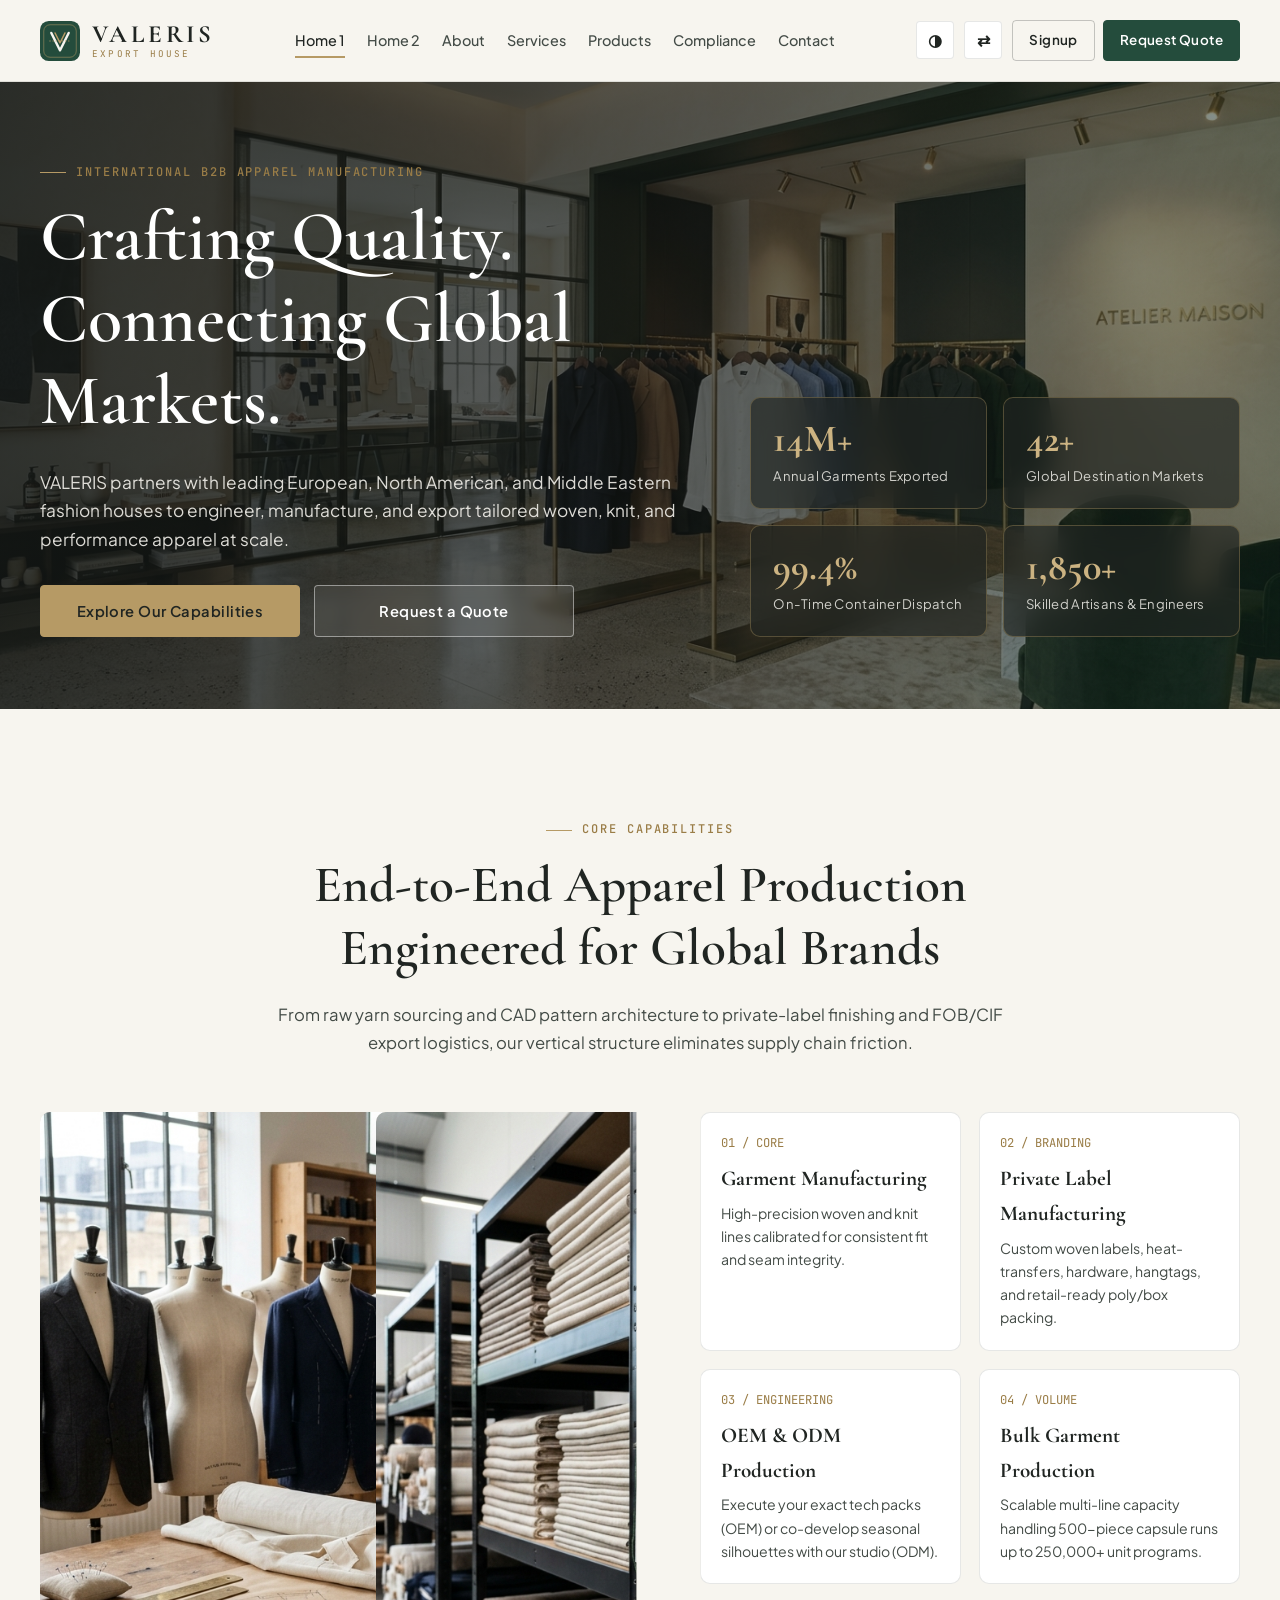
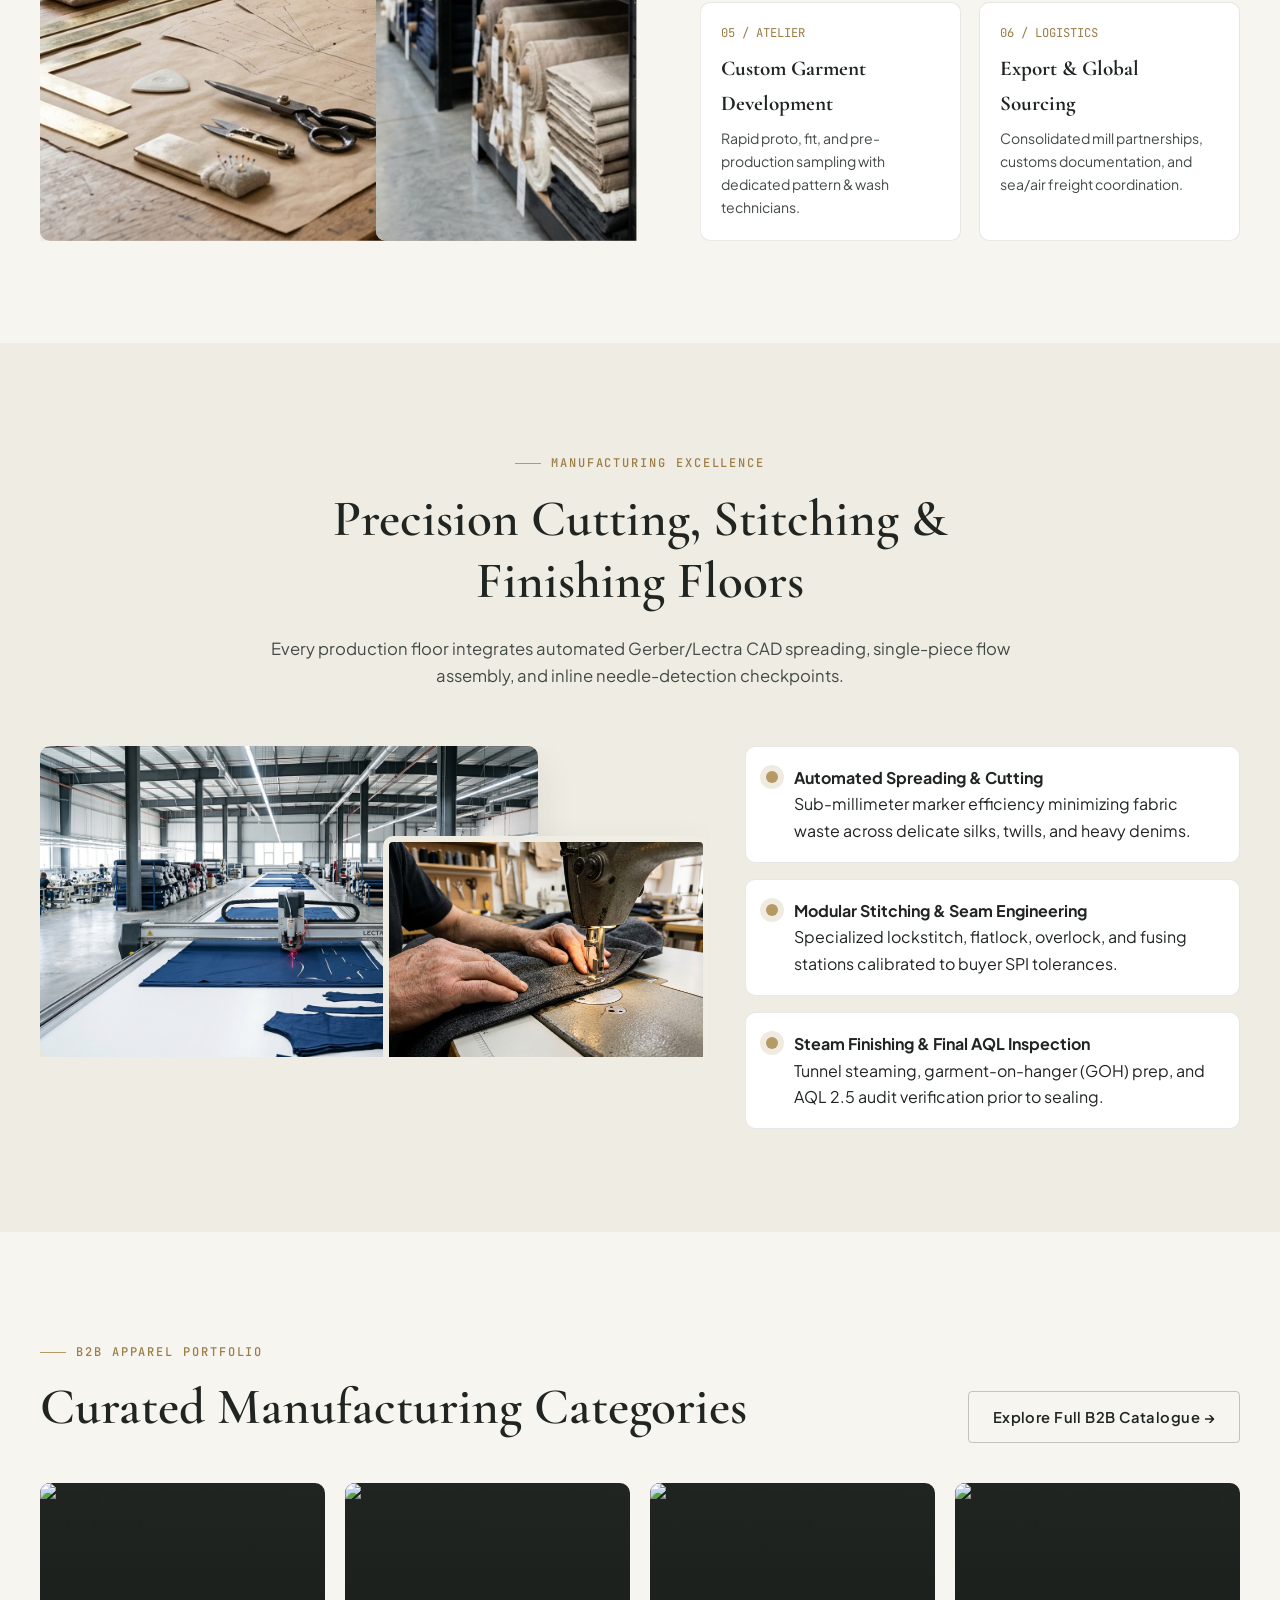
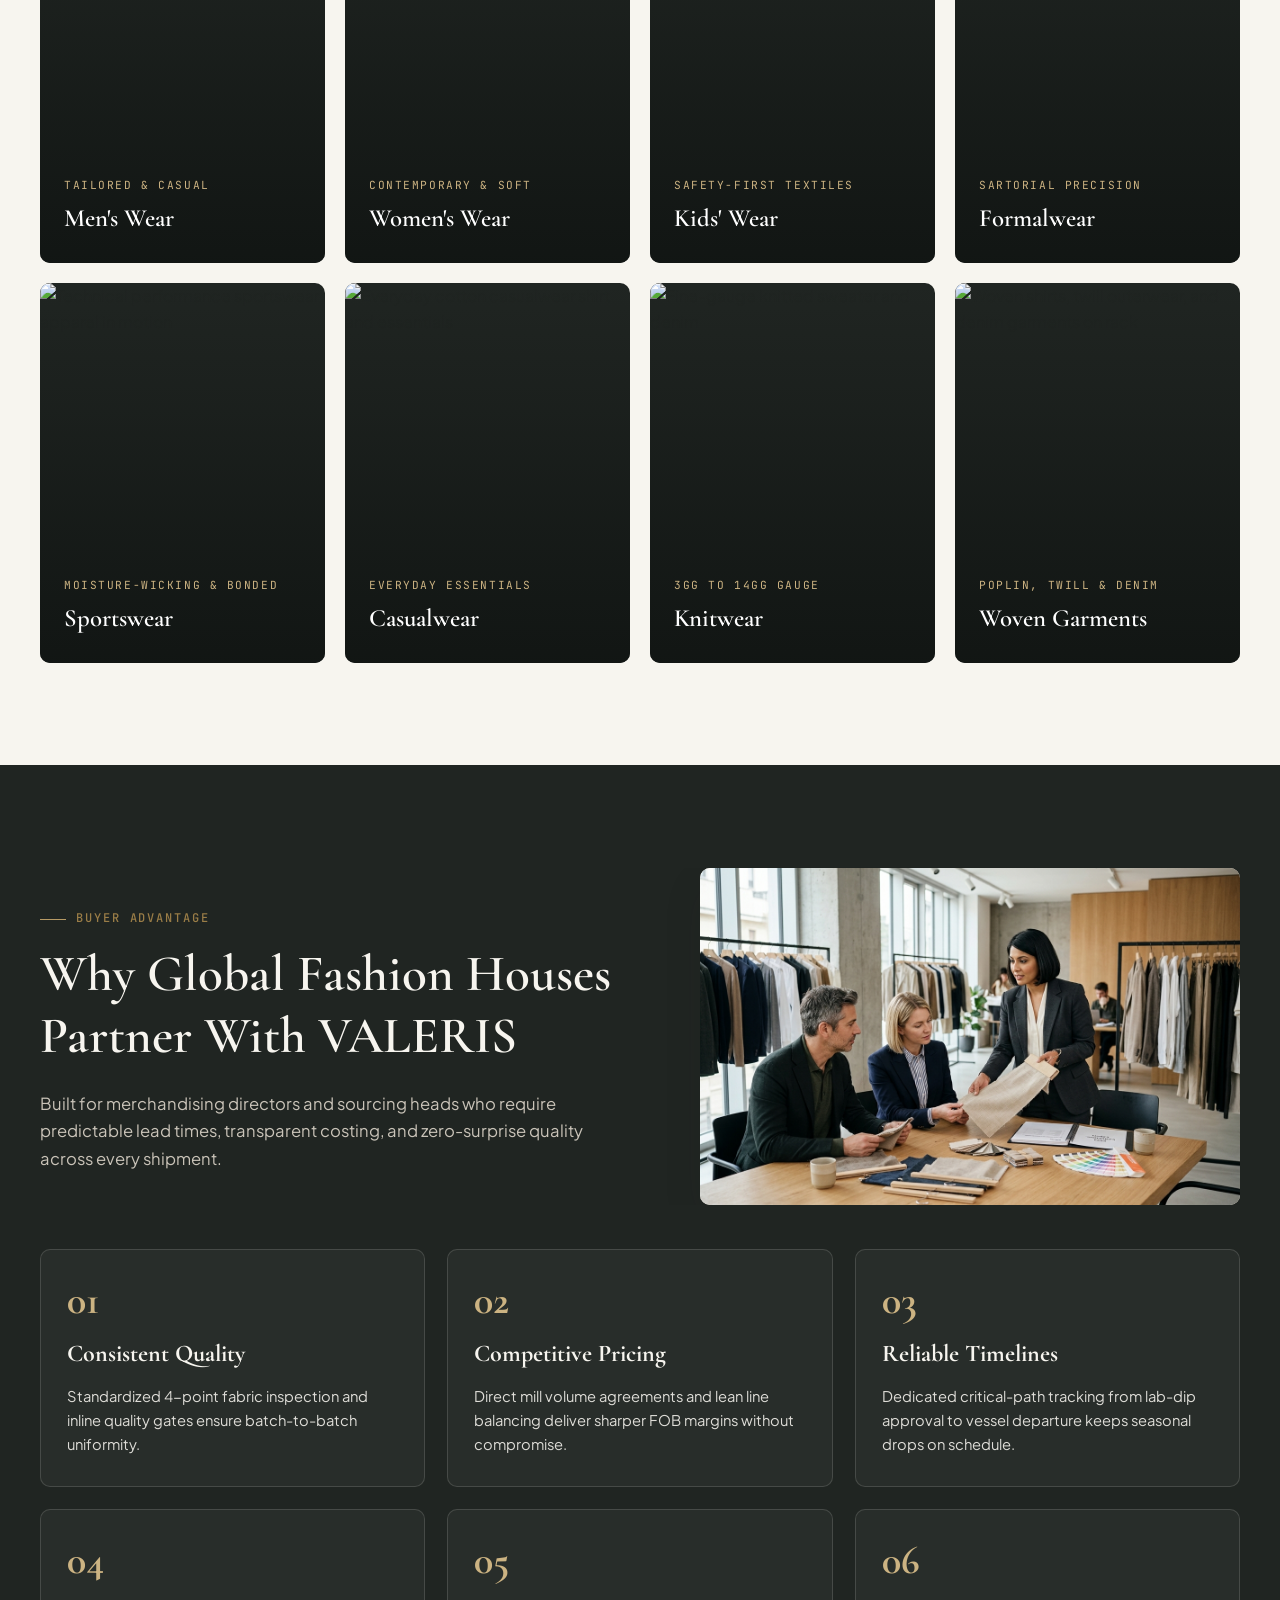
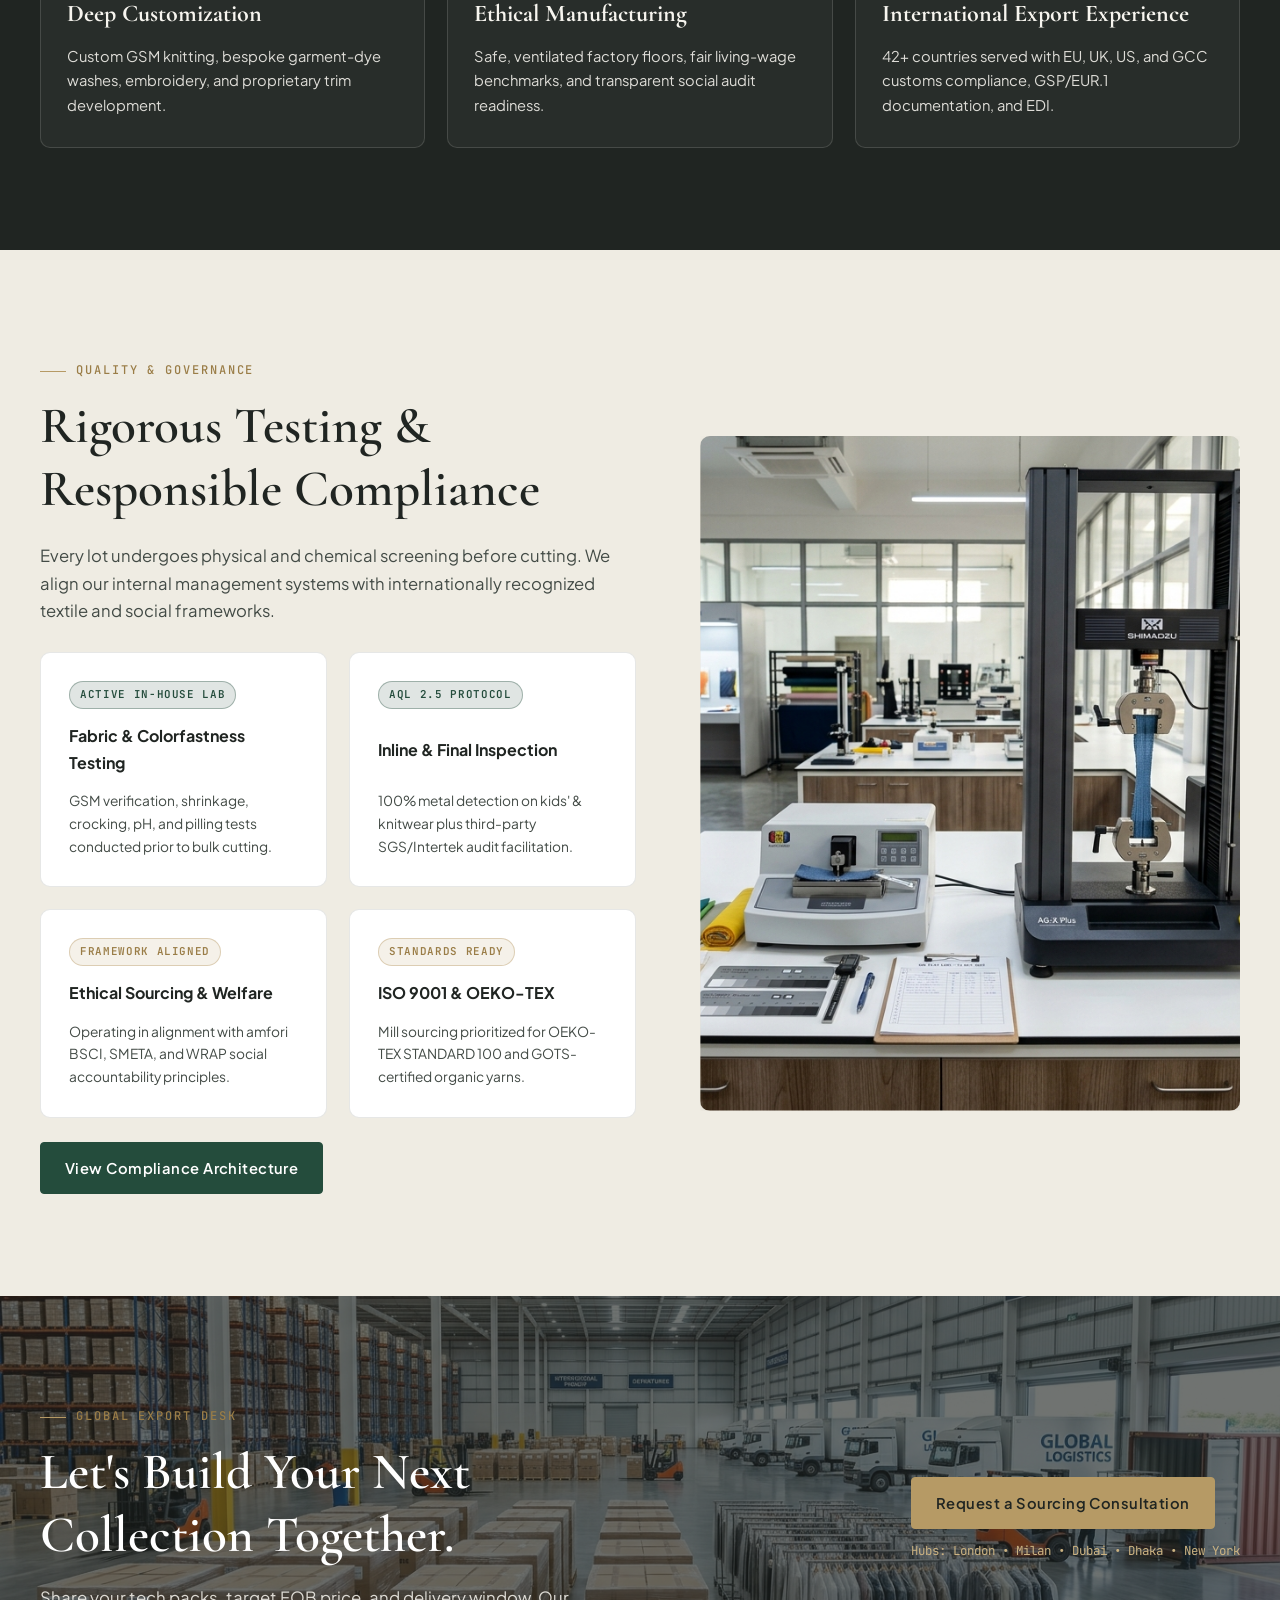
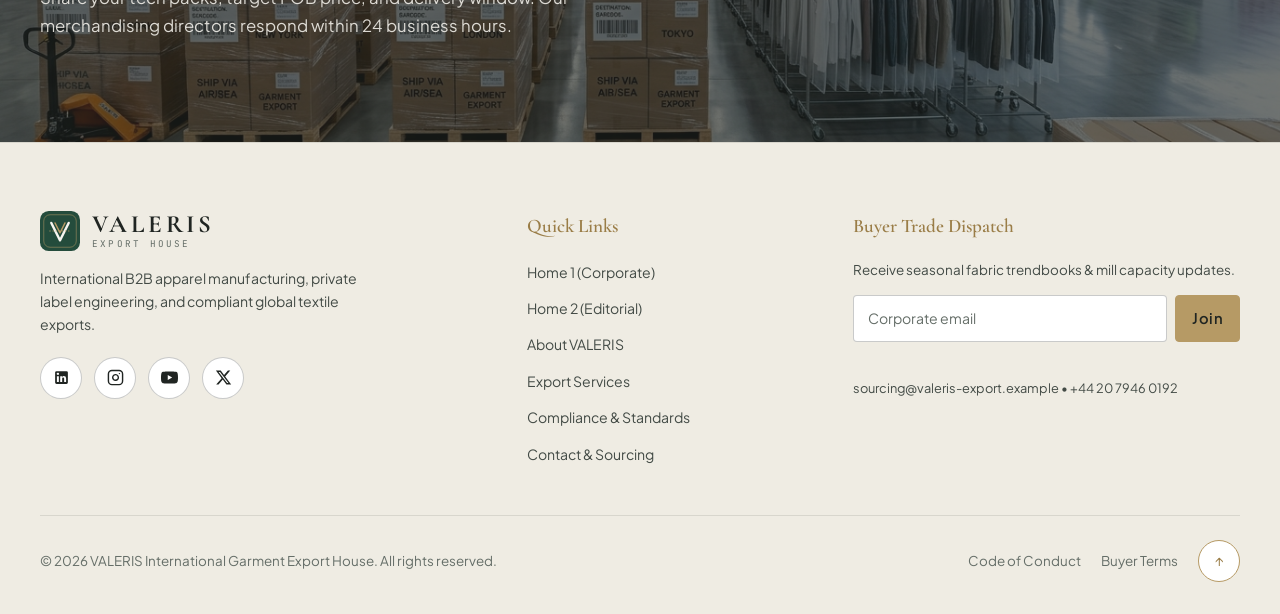
==== index.html @ 426fb72c "Initial commit: VALERIS Garment Export House website" ====
<!DOCTYPE html>
<html lang="en" dir="ltr" data-theme="light">
<head>
  <meta charset="UTF-8" />
  <meta name="viewport" content="width=device-width, initial-scale=1.0" />
  <title>VALERIS | International Garment Manufacturing &amp; Export House</title>
  <meta name="description" content="VALERIS is an international B2B garment manufacturing and apparel export house delivering OEM, ODM, private label, and bulk fashion production worldwide." />
  <link rel="icon" type="image/svg+xml" href="assets/favicon.svg" />
  <link rel="preconnect" href="https://fonts.googleapis.com" />
  <link rel="preconnect" href="https://fonts.gstatic.com" crossorigin />
  <link href="https://fonts.googleapis.com/css2?family=Cormorant+Garamond:ital,wght@0,500;0,600;0,700;1,500&family=JetBrains+Mono:wght@400;500;600&family=Plus+Jakarta+Sans:wght@400;500;600;700&display=swap" rel="stylesheet" />
  <link rel="stylesheet" href="assets/css/styles.css" />
</head>
<body>
  <!-- Sticky Corporate Header -->
  <header class="site-header">
    <div class="container header-inner">
      <a href="index.html" class="brand-logo" aria-label="VALERIS Home">
        <svg class="brand-logo-icon" viewBox="0 0 64 64" fill="none" aria-hidden="true">
          <rect width="64" height="64" rx="14" fill="#244C3C"/>
          <rect x="6" y="6" width="52" height="52" rx="10" stroke="#B69A65" stroke-width="1.5" stroke-opacity="0.55"/>
          <path d="M18 19L32 47L46 19" stroke="#F7F5EF" stroke-width="3.6" stroke-linecap="round" stroke-linejoin="round"/>
          <path d="M24 19L32 35L40 19" stroke="#B69A65" stroke-width="2.2" stroke-linecap="round" stroke-linejoin="round"/>
          <line x1="15" y1="32" x2="49" y2="32" stroke="#B69A65" stroke-width="1.4" stroke-dasharray="2 3"/>
        </svg>
        <span class="brand-logo-text">
          <span class="brand-name">VALERIS</span>
          <span class="brand-sub">Export House</span>
        </span>
      </a>

      <nav class="nav-desktop" aria-label="Primary Navigation">
        <ul class="nav-list">
          <li class="nav-item"><a href="index.html" class="nav-link active">Home 1</a></li>
          <li class="nav-item"><a href="home-2.html" class="nav-link">Home 2</a></li>
          <li class="nav-item"><a href="about.html" class="nav-link">About</a></li>
          <li class="nav-item"><a href="services.html" class="nav-link">Services</a></li>
          <li class="nav-item"><a href="products.html" class="nav-link">Products</a></li>
          <li class="nav-item"><a href="compliance.html" class="nav-link">Compliance</a></li>
          <li class="nav-item"><a href="contact.html" class="nav-link">Contact</a></li>
        </ul>

        <div class="header-actions">
          <button type="button" class="icon-toggle-btn" data-theme-toggle aria-label="Toggle Light or Dark theme">
            <span aria-hidden="true">&#9681;</span>
          </button>
          <button type="button" class="icon-toggle-btn" data-dir-toggle aria-label="Toggle RTL or LTR direction">
            <span aria-hidden="true">&#8644;</span>
          </button>
          <div class="auth-nav-group">
            <a href="signup.html" class="btn btn-outline btn-nav-sm">Signup</a>
            <a href="contact.html#sourcing-enquiry-form" class="btn btn-primary btn-nav-sm">Request Quote</a>
          </div>
        </div>
      </nav>

      <button type="button" class="hamburger-btn" data-hamburger aria-expanded="false" aria-label="Open navigation menu">
        <svg width="22" height="22" viewBox="0 0 24 24" fill="none" stroke="currentColor" stroke-width="2" stroke-linecap="round">
          <line x1="3" y1="6" x2="21" y2="6"/><line x1="3" y1="12" x2="21" y2="12"/><line x1="3" y1="18" x2="21" y2="18"/>
        </svg>
      </button>
    </div>
  </header>

  <!-- Mobile Drawer -->
  <div class="mobile-drawer" data-mobile-drawer>
    <ul class="mobile-nav-list">
      <li><a href="index.html" class="active">Home 1</a></li>
      <li><a href="home-2.html">Home 2</a></li>
      <li><a href="about.html">About</a></li>
      <li><a href="services.html">Services</a></li>
      <li><a href="products.html">Products</a></li>
      <li><a href="compliance.html">Compliance</a></li>
      <li><a href="contact.html">Contact</a></li>
    </ul>
    <div class="mobile-cta-group">
      <a href="signup.html" class="btn btn-outline">Signup</a>
      <a href="contact.html#sourcing-enquiry-form" class="btn btn-primary">Request Quote</a>
    </div>
    <div class="mobile-controls">
      <button type="button" class="icon-toggle-btn" data-theme-toggle><span>&#9681;</span><span class="toggle-label">Dark</span></button>
      <button type="button" class="icon-toggle-btn" data-dir-toggle><span>&#8644;</span><span class="toggle-label">RTL</span></button>
    </div>
  </div>

  <main>
    <!-- SECTION 1: PREMIUM HERO -->
    <section id="hero" class="hero-cinematic">
      <div class="hero-bg-media">
        <img src="assets/images/hero-home1.jpg" alt="VALERIS luxury international garment manufacturing atelier and tailored export showroom" />
      </div>
      <div class="hero-scrim"></div>
      <div class="container hero-content-wrap">
        <div data-anim="fade-up">
          <span class="eyebrow">International B2B Apparel Manufacturing</span>
          <h1 class="hero-headline">Crafting Quality. Connecting Global Markets.</h1>
          <p class="hero-subtext">
            VALERIS partners with leading European, North American, and Middle Eastern fashion houses to engineer, manufacture, and export tailored woven, knit, and performance apparel at scale.
          </p>
          <div class="hero-cta-row">
            <a href="#capabilities" class="btn btn-gold">Explore Our Capabilities</a>
            <a href="contact.html#sourcing-enquiry-form" class="btn btn-outline-light">Request a Quote</a>
          </div>
        </div>

        <div class="hero-floating-stats" data-anim="fade-left" data-delay="180">
          <div class="stat-glass-card">
            <div class="stat-value" data-count="14" data-suffix="M+">14M+</div>
            <div class="stat-label">Annual Garments Exported</div>
          </div>
          <div class="stat-glass-card">
            <div class="stat-value" data-count="42" data-suffix="+">42+</div>
            <div class="stat-label">Global Destination Markets</div>
          </div>
          <div class="stat-glass-card">
            <div class="stat-value" data-count="99" data-suffix=".4%">99.4%</div>
            <div class="stat-label">On-Time Container Dispatch</div>
          </div>
          <div class="stat-glass-card">
            <div class="stat-value" data-count="1850" data-suffix="+">1,850+</div>
            <div class="stat-label">Skilled Artisans &amp; Engineers</div>
          </div>
        </div>
      </div>
    </section>

    <!-- SECTION 2: COMPANY CAPABILITIES -->
    <section id="capabilities" class="section-pad">
      <div class="container">
        <div class="section-header-center" data-anim="fade-up">
          <span class="eyebrow">Core Capabilities</span>
          <h2 class="section-title">End-to-End Apparel Production Engineered for Global Brands</h2>
          <p class="section-lead">
            From raw yarn sourcing and CAD pattern architecture to private-label finishing and FOB/CIF export logistics, our vertical structure eliminates supply chain friction.
          </p>
        </div>

        <div class="asymmetric-grid asymmetric-grid--top">
          <div class="media-collage-pair media-collage-pair--level" data-anim="fade-right">
            <div class="img-frame ratio-4x5">
              <img src="assets/images/h1-cap-1.jpg" alt="OEM and ODM garment pattern making and bespoke tailoring studio" />
            </div>
            <div class="img-frame ratio-4x5">
              <img src="assets/images/h1-cap-2.jpg" alt="Luxury woven textile fabric rolls in forest green, ivory, and charcoal" />
            </div>
          </div>

          <div data-anim="fade-left">
            <div class="capability-list" style="margin-top: 0;">
              <article class="capability-item">
                <div class="capability-num">01 / CORE</div>
                <h3>Garment Manufacturing</h3>
                <p>High-precision woven and knit lines calibrated for consistent fit and seam integrity.</p>
              </article>
              <article class="capability-item">
                <div class="capability-num">02 / BRANDING</div>
                <h3>Private Label Manufacturing</h3>
                <p>Custom woven labels, heat-transfers, hardware, hangtags, and retail-ready poly/box packing.</p>
              </article>
              <article class="capability-item">
                <div class="capability-num">03 / ENGINEERING</div>
                <h3>OEM &amp; ODM Production</h3>
                <p>Execute your exact tech packs (OEM) or co-develop seasonal silhouettes with our studio (ODM).</p>
              </article>
              <article class="capability-item">
                <div class="capability-num">04 / VOLUME</div>
                <h3>Bulk Garment Production</h3>
                <p>Scalable multi-line capacity handling 500-piece capsule runs up to 250,000+ unit programs.</p>
              </article>
              <article class="capability-item">
                <div class="capability-num">05 / ATELIER</div>
                <h3>Custom Garment Development</h3>
                <p>Rapid proto, fit, and pre-production sampling with dedicated pattern &amp; wash technicians.</p>
              </article>
              <article class="capability-item">
                <div class="capability-num">06 / LOGISTICS</div>
                <h3>Export &amp; Global Sourcing</h3>
                <p>Consolidated mill partnerships, customs documentation, and sea/air freight coordination.</p>
              </article>
            </div>
          </div>
        </div>
      </div>
    </section>

    <!-- SECTION 3: OUR MANUFACTURING EXCELLENCE -->
    <section id="manufacturing" class="section-pad bg-secondary-band">
      <div class="container">
        <div class="section-header-center" data-anim="fade-up">
          <span class="eyebrow">Manufacturing Excellence</span>
          <h2 class="section-title">Precision Cutting, Stitching &amp; Finishing Floors</h2>
          <p class="section-lead">
            Every production floor integrates automated Gerber/Lectra CAD spreading, single-piece flow assembly, and inline needle-detection checkpoints.
          </p>
        </div>

        <div class="layered-showcase">
          <div class="layered-visual-stack" data-anim="fade-right">
            <div class="img-frame ratio-16x10 stack-main">
              <img src="assets/images/h1-mfg-1.jpg" alt="Precision automated and manual garment cutting table in modern apparel factory" />
            </div>
            <div class="img-frame ratio-4x3 stack-inset">
              <img src="assets/images/h1-mfg-2.jpg" alt="Skilled garment artisan stitching a tailored wool jacket seam on industrial lockstitch machine" />
            </div>
          </div>

          <div data-anim="fade-left" data-delay="120">
            <div class="process-indicators">
              <div class="process-step-card">
                <span class="pulse-dot" aria-hidden="true"></span>
                <div>
                  <h4>Automated Spreading &amp; Cutting</h4>
                  <p>Sub-millimeter marker efficiency minimizing fabric waste across delicate silks, twills, and heavy denims.</p>
                </div>
              </div>
              <div class="process-step-card">
                <span class="pulse-dot" aria-hidden="true"></span>
                <div>
                  <h4>Modular Stitching &amp; Seam Engineering</h4>
                  <p>Specialized lockstitch, flatlock, overlock, and fusing stations calibrated to buyer SPI tolerances.</p>
                </div>
              </div>
              <div class="process-step-card">
                <span class="pulse-dot" aria-hidden="true"></span>
                <div>
                  <h4>Steam Finishing &amp; Final AQL Inspection</h4>
                  <p>Tunnel steaming, garment-on-hanger (GOH) prep, and AQL 2.5 audit verification prior to sealing.</p>
                </div>
              </div>
            </div>
          </div>
        </div>
      </div>
    </section>

    <!-- SECTION 4: PRODUCT CATEGORIES (Editorial Image Gallery) -->
    <section id="categories" class="section-pad">
      <div class="container">
        <div style="display:flex; flex-wrap:wrap; justify-content:space-between; align-items:flex-end; gap:20px; margin-bottom:40px;" data-anim="fade-up">
          <div>
            <span class="eyebrow">B2B Apparel Portfolio</span>
            <h2 class="section-title" style="margin-bottom:0;">Curated Manufacturing Categories</h2>
          </div>
          <a href="products.html" class="btn btn-outline">Explore Full B2B Catalogue &rarr;</a>
        </div>

        <div class="editorial-mosaic">
          <a href="products.html#categories" class="editorial-tile" data-anim="zoom-in">
            <img src="https://images.unsplash.com/photo-1559582802-5fb941568a65?auto=format&fit=crop&w=1000&q=80" alt="Men's tailored wool blazer and formal suiting" loading="lazy" />
            <div class="editorial-tile-overlay">
              <span class="editorial-tile-tag">Tailored &amp; Casual</span>
              <h3 class="editorial-tile-title">Men's Wear</h3>
            </div>
          </a>

          <a href="products.html#categories" class="editorial-tile" data-anim="zoom-in" data-delay="60">
            <img src="https://images.pexels.com/photos/14790509/pexels-photo-14790509.jpeg?auto=compress&cs=tinysrgb&w=1000" alt="Women's structured trench coat and tailored dress" loading="lazy" />
            <div class="editorial-tile-overlay">
              <span class="editorial-tile-tag">Contemporary &amp; Soft</span>
              <h3 class="editorial-tile-title">Women's Wear</h3>
            </div>
          </a>

          <a href="products.html#categories" class="editorial-tile" data-anim="zoom-in" data-delay="120">
            <img src="https://images.unsplash.com/photo-1525507119028-ed4c629a60a3?auto=format&fit=crop&w=1000&q=80" alt="Curated kids and youth apparel collection on hangers" loading="lazy" />
            <div class="editorial-tile-overlay">
              <span class="editorial-tile-tag">Safety-First Textiles</span>
              <h3 class="editorial-tile-title">Kids' Wear</h3>
            </div>
          </a>

          <a href="products.html#categories" class="editorial-tile" data-anim="zoom-in" data-delay="180">
            <img src="https://images.unsplash.com/photo-1591047139829-d91aecb6caea?auto=format&fit=crop&w=1000&q=80" alt="Tailored slim-fit formalwear jacket and suiting" loading="lazy" />
            <div class="editorial-tile-overlay">
              <span class="editorial-tile-tag">Sartorial Precision</span>
              <h3 class="editorial-tile-title">Formalwear</h3>
            </div>
          </a>

          <a href="products.html#categories" class="editorial-tile" data-anim="zoom-in" data-delay="80">
            <img src="https://images.unsplash.com/photo-1517649763962-0c623066013b?auto=format&fit=crop&w=1000&q=80" alt="Technical performance sportswear apparel in motion" loading="lazy" />
            <div class="editorial-tile-overlay">
              <span class="editorial-tile-tag">Moisture-Wicking &amp; Bonded</span>
              <h3 class="editorial-tile-title">Sportswear</h3>
            </div>
          </a>

          <a href="products.html#categories" class="editorial-tile" data-anim="zoom-in" data-delay="140">
            <img src="https://images.unsplash.com/photo-1521572163474-6864f9cf17ab?auto=format&fit=crop&w=1000&q=80" alt="Everyday cotton casualwear shirt and essentials" loading="lazy" />
            <div class="editorial-tile-overlay">
              <span class="editorial-tile-tag">Everyday Essentials</span>
              <h3 class="editorial-tile-title">Casualwear</h3>
            </div>
          </a>

          <a href="products.html#categories" class="editorial-tile" data-anim="zoom-in" data-delay="200">
            <img src="https://images.pexels.com/photos/5705477/pexels-photo-5705477.jpeg?auto=compress&cs=tinysrgb&w=1000" alt="Fine-gauge knitted sweater and denim" loading="lazy" />
            <div class="editorial-tile-overlay">
              <span class="editorial-tile-tag">3GG to 14GG Gauge</span>
              <h3 class="editorial-tile-title">Knitwear</h3>
            </div>
          </a>

          <a href="products.html#categories" class="editorial-tile" data-anim="zoom-in" data-delay="240">
            <img src="https://images.unsplash.com/photo-1512436991641-6745cdb1723f?auto=format&fit=crop&w=1000&q=80" alt="Woven shirts, twill outerwear, and denim garments on rack" loading="lazy" />
            <div class="editorial-tile-overlay">
              <span class="editorial-tile-tag">Poplin, Twill &amp; Denim</span>
              <h3 class="editorial-tile-title">Woven Garments</h3>
            </div>
          </a>
        </div>
      </div>
    </section>

    <!-- SECTION 5: WHY GLOBAL BUYERS CHOOSE US (Horizontal Storytelling) -->
    <section id="why-valeris" class="section-pad bg-dark-band">
      <div class="container">
        <div class="asymmetric-grid" style="margin-bottom:44px;" data-anim="tilt-in">
          <div>
            <span class="eyebrow">Buyer Advantage</span>
            <h2 class="section-title">Why Global Fashion Houses Partner With VALERIS</h2>
            <p class="section-lead">
              Built for merchandising directors and sourcing heads who require predictable lead times, transparent costing, and zero-surprise quality across every shipment.
            </p>
          </div>
          <div class="img-frame ratio-16x10">
            <img src="assets/images/h1-why-1.jpg" alt="International fashion buyers reviewing garment samples with export director" />
          </div>
        </div>

        <div class="horizontal-story-track" data-anim="fade-up" data-delay="120">
          <div class="story-pillar">
            <div class="story-pillar-index">01</div>
            <h3>Consistent Quality</h3>
            <p>Standardized 4-point fabric inspection and inline quality gates ensure batch-to-batch uniformity.</p>
          </div>
          <div class="story-pillar">
            <div class="story-pillar-index">02</div>
            <h3>Competitive Pricing</h3>
            <p>Direct mill volume agreements and lean line balancing deliver sharper FOB margins without compromise.</p>
          </div>
          <div class="story-pillar">
            <div class="story-pillar-index">03</div>
            <h3>Reliable Timelines</h3>
            <p>Dedicated critical-path tracking from lab-dip approval to vessel departure keeps seasonal drops on schedule.</p>
          </div>
          <div class="story-pillar">
            <div class="story-pillar-index">04</div>
            <h3>Deep Customization</h3>
            <p>Custom GSM knitting, bespoke garment-dye washes, embroidery, and proprietary trim development.</p>
          </div>
          <div class="story-pillar">
            <div class="story-pillar-index">05</div>
            <h3>Ethical Manufacturing</h3>
            <p>Safe, ventilated factory floors, fair living-wage benchmarks, and transparent social audit readiness.</p>
          </div>
          <div class="story-pillar">
            <div class="story-pillar-index">06</div>
            <h3>International Export Experience</h3>
            <p>42+ countries served with EU, UK, US, and GCC customs compliance, GSP/EUR.1 documentation, and EDI.</p>
          </div>
        </div>
      </div>
    </section>

    <!-- SECTION 6: QUALITY & COMPLIANCE -->
    <section id="quality" class="section-pad bg-secondary-band">
      <div class="container asymmetric-grid">
        <div data-anim="fade-up">
          <span class="eyebrow">Quality &amp; Governance</span>
          <h2 class="section-title">Rigorous Testing &amp; Responsible Compliance</h2>
          <p class="section-lead" style="margin-bottom:28px;">
            Every lot undergoes physical and chemical screening before cutting. We align our internal management systems with internationally recognized textile and social frameworks.
          </p>

          <div class="cert-grid" style="grid-template-columns: repeat(2, 1fr);">
            <div class="cert-card">
              <span class="status-badge status-badge--verified">Active In-House Lab</span>
              <h4>Fabric &amp; Colorfastness Testing</h4>
              <p style="font-size:0.86rem; color:var(--text-secondary);">GSM verification, shrinkage, crocking, pH, and pilling tests conducted prior to bulk cutting.</p>
            </div>
            <div class="cert-card">
              <span class="status-badge status-badge--verified">AQL 2.5 Protocol</span>
              <h4>Inline &amp; Final Inspection</h4>
              <p style="font-size:0.86rem; color:var(--text-secondary);">100% metal detection on kids' &amp; knitwear plus third-party SGS/Intertek audit facilitation.</p>
            </div>
            <div class="cert-card">
              <span class="status-badge status-badge--aligned">Framework Aligned</span>
              <h4>Ethical Sourcing &amp; Welfare</h4>
              <p style="font-size:0.86rem; color:var(--text-secondary);">Operating in alignment with amfori BSCI, SMETA, and WRAP social accountability principles.</p>
            </div>
            <div class="cert-card">
              <span class="status-badge status-badge--aligned">Standards Ready</span>
              <h4>ISO 9001 &amp; OEKO-TEX</h4>
              <p style="font-size:0.86rem; color:var(--text-secondary);">Mill sourcing prioritized for OEKO-TEX STANDARD 100 and GOTS-certified organic yarns.</p>
            </div>
          </div>

          <div style="margin-top:24px;">
            <a href="compliance.html" class="btn btn-primary">View Compliance Architecture</a>
          </div>
        </div>

        <div class="img-frame ratio-4x5" data-anim="fade-left">
          <img src="assets/images/h1-qual-1.jpg" alt="Textile colorfastness and tensile strength testing equipment in quality assurance lab" />
        </div>
      </div>
    </section>

    <!-- SECTION 7: GLOBAL EXPORT CTA & PREMIUM FOOTER -->
    <section id="export-cta" style="padding:0;">
      <div class="cta-banner">
        <div class="cta-banner-bg">
          <img src="assets/images/h1-cta-bg.jpg" alt="Export garment cartons and hanging-garment containers ready for international freight" />
        </div>
        <div class="container cta-banner-inner" data-anim="fade-up">
          <div style="max-width:650px;">
            <span class="eyebrow">Global Export Desk</span>
            <h2 class="section-title" style="color:var(--white); margin-bottom:14px;">Let's Build Your Next Collection Together.</h2>
            <p style="color:rgba(247,245,239,0.86); font-size:1.05rem;">
              Share your tech packs, target FOB price, and delivery window. Our merchandising directors respond within 24 business hours.
            </p>
          </div>
          <div style="display:flex; flex-direction:column; gap:12px; align-items:flex-start;">
            <a href="contact.html#sourcing-enquiry-form" class="btn btn-gold">Request a Sourcing Consultation</a>
            <span style="font-family:var(--font-mono); font-size:0.78rem; color:var(--gold-light);">
              Hubs: London &bull; Milan &bull; Dubai &bull; Dhaka &bull; New York
            </span>
          </div>
        </div>
      </div>

      <footer class="site-footer">
        <div class="container">
          <div class="footer-grid">
            <div>
              <a href="index.html" class="brand-logo brand-logo--light" style="margin-bottom:16px;">
                <svg class="brand-logo-icon" viewBox="0 0 64 64" fill="none" aria-hidden="true">
                  <rect width="64" height="64" rx="14" fill="#244C3C"/>
                  <rect x="6" y="6" width="52" height="52" rx="10" stroke="#B69A65" stroke-width="1.5" stroke-opacity="0.55"/>
                  <path d="M18 19L32 47L46 19" stroke="#F7F5EF" stroke-width="3.6" stroke-linecap="round" stroke-linejoin="round"/>
                  <path d="M24 19L32 35L40 19" stroke="#B69A65" stroke-width="2.2" stroke-linecap="round" stroke-linejoin="round"/>
                  <line x1="15" y1="32" x2="49" y2="32" stroke="#B69A65" stroke-width="1.4" stroke-dasharray="2 3"/>
                </svg>
                <span class="brand-logo-text">
                  <span class="brand-name">VALERIS</span>
                  <span class="brand-sub">Export House</span>
                </span>
              </a>
              <p style="font-size:0.88rem; color:rgba(247,245,239,0.75); max-width:34ch;">
                International B2B apparel manufacturing, private label engineering, and compliant global textile exports.
              </p>
              <div class="social-row">
                <a href="https://linkedin.com" target="_blank" rel="noopener" class="social-btn" aria-label="VALERIS on LinkedIn">
                  <svg viewBox="0 0 24 24" fill="currentColor" aria-hidden="true"><path d="M19 3a2 2 0 0 1 2 2v14a2 2 0 0 1-2 2H5a2 2 0 0 1-2-2V5a2 2 0 0 1 2-2h14m-.5 15.5v-5.3a3.26 3.26 0 0 0-3.26-3.26c-.85 0-1.84.52-2.28 1.3v-1.11h-2.79v8.37h2.79v-4.93c0-.77.62-1.4 1.39-1.4a1.4 1.4 0 0 1 1.4 1.4v4.93h2.75M6.88 8.56a1.68 1.68 0 0 0 1.68-1.68c0-.93-.75-1.69-1.68-1.69a1.69 1.69 0 0 0-1.69 1.69c0 .93.76 1.68 1.69 1.68m1.39 9.94v-8.37H5.5v8.37h2.77z"/></svg>
                </a>
                <a href="https://instagram.com" target="_blank" rel="noopener" class="social-btn" aria-label="VALERIS on Instagram">
                  <svg viewBox="0 0 24 24" fill="none" stroke="currentColor" stroke-width="2" stroke-linecap="round" stroke-linejoin="round" aria-hidden="true"><rect x="2" y="2" width="20" height="20" rx="5" ry="5"/><path d="M16 11.37A4 4 0 1 1 12.63 8 4 4 0 0 1 16 11.37z"/><line x1="17.5" y1="6.5" x2="17.51" y2="6.5"/></svg>
                </a>
                <a href="https://youtube.com" target="_blank" rel="noopener" class="social-btn" aria-label="VALERIS on YouTube">
                  <svg viewBox="0 0 24 24" fill="currentColor" aria-hidden="true"><path d="M23.498 6.186a3.016 3.016 0 0 0-2.122-2.136C19.505 3.545 12 3.545 12 3.545s-7.505 0-9.377.505A3.017 3.017 0 0 0 .502 6.186C0 8.07 0 12 0 12s0 3.93.502 5.814a3.016 3.016 0 0 0 2.122 2.136c1.871.505 9.376.505 9.376.505s7.505 0 9.377-.505a3.015 3.015 0 0 0 2.122-2.136C24 15.93 24 12 24 12s0-3.93-.502-5.814zM9.545 15.568V8.432L15.818 12l-6.273 3.568z"/></svg>
                </a>
                <a href="https://x.com" target="_blank" rel="noopener" class="social-btn" aria-label="VALERIS on X">
                  <svg viewBox="0 0 24 24" fill="currentColor" aria-hidden="true"><path d="M18.244 2.25h3.308l-7.227 8.26 8.502 11.24H16.17l-5.214-6.817L4.99 21.75H1.68l7.73-8.835L1.254 2.25H8.08l4.713 6.231zm-1.161 17.52h1.833L7.084 4.126H5.117z"/></svg>
                </a>
              </div>
            </div>

            <div>
              <h4 class="footer-heading">Quick Links</h4>
              <ul class="footer-links">
                <li><a href="index.html">Home 1 (Corporate)</a></li>
                <li><a href="home-2.html">Home 2 (Editorial)</a></li>
                <li><a href="about.html">About VALERIS</a></li>
            <li><a href="services.html">Export Services</a></li>
                <li><a href="compliance.html">Compliance &amp; Standards</a></li>
                <li><a href="contact.html">Contact &amp; Sourcing</a></li>
              </ul>
            </div>

            <div>
              <h4 class="footer-heading">Buyer Trade Dispatch</h4>
              <p style="font-size:0.84rem; color:rgba(247,245,239,0.75);">
                Receive seasonal fabric trendbooks &amp; mill capacity updates.
              </p>
              <form class="newsletter-form" data-newsletter-form novalidate>
                <input type="email" placeholder="Corporate email" aria-label="Corporate email for newsletter" required />
                <button type="submit" class="btn btn-gold" style="padding:10px 16px;">Join</button>
              </form>
              <div class="newsletter-feedback" aria-live="polite"></div>
              <p style="font-size:0.8rem; color:rgba(247,245,239,0.65); margin-top:8px;">
                sourcing@valeris-export.example &bull; +44 20 7946 0192
              </p>
            </div>
          </div>

          <div class="footer-bottom">
            <span>&copy; 2026 VALERIS International Garment Export House. All rights reserved.</span>
            <div style="display:flex; align-items:center; gap:20px;">
              <a href="compliance.html">Code of Conduct</a>
              <a href="contact.html">Buyer Terms</a>
              <button type="button" class="back-to-top" data-back-to-top aria-label="Back to top">&uarr;</button>
            </div>
          </div>
        </div>
      </footer>
    </section>
  </main>

  <script src="assets/js/app.js"></script>
</body>
</html>
---- assets/css/styles.css ----
/* ==========================================================================
   VALERIS — International Garment Manufacturing & Export House
   Design System & Stylesheet (Light/Dark Mode + RTL/LTR + Responsive)
   ========================================================================== */

:root {
  /* Core Brand Palette */
  --charcoal: #202522;
  --forest: #244C3C;
  --forest-deep: #183529;
  --ivory: #F7F5EF;
  --beige: #E8E1D5;
  --gold: #B69A65;
  --gold-light: #CCB382;
  --white: #FFFFFF;

  /* Light Mode Semantic Tokens */
  --bg-primary: #F7F5EF;
  --bg-secondary: #EFECE3;
  --bg-elevated: #FFFFFF;
  --bg-muted: #E8E1D5;
  --bg-dark-band: #202522;
  --bg-forest-band: #244C3C;

  --text-primary: #202522;
  --text-secondary: #434B46;
  --text-muted: #656E68;
  --text-on-dark: #F7F5EF;
  --text-on-dark-muted: #C9C3B8;
  --text-accent: #244C3C;
  --text-gold: #9A7D47;

  --border-subtle: rgba(32, 37, 34, 0.11);
  --border-strong: rgba(32, 37, 34, 0.24);
  --border-gold: rgba(182, 154, 101, 0.45);

  --header-bg: rgba(247, 245, 239, 0.92);
  --shadow-sm: 0 4px 20px rgba(32, 37, 34, 0.05);
  --shadow-md: 0 16px 40px rgba(32, 37, 34, 0.09);
  --shadow-lg: 0 28px 64px rgba(32, 37, 34, 0.14);

  /* Typography */
  --font-display: 'Cormorant Garamond', Georgia, serif;
  --font-sans: 'Plus Jakarta Sans', -apple-system, BlinkMacSystemFont, 'Segoe UI', sans-serif;
  --font-mono: 'JetBrains Mono', monospace;

  /* Spacing & Layout */
  --container-max: 1320px;
  --header-h: 82px;
  --radius-sm: 4px;
  --radius-md: 10px;
  --radius-lg: 18px;
  --transition: 0.35s cubic-bezier(0.22, 1, 0.36, 1);
}

[data-theme="dark"] {
  --bg-primary: #171B19;
  --bg-secondary: #202522;
  --bg-elevated: #262C28;
  --bg-muted: #2D3530;
  --bg-dark-band: #111513;
  --bg-forest-band: #1B3B2E;

  --text-primary: #F7F5EF;
  --text-secondary: #D4CFC4;
  --text-muted: #A4ABA6;
  --text-on-dark: #F7F5EF;
  --text-on-dark-muted: #C9C3B8;
  --text-accent: #B69A65;
  --text-gold: #CCB382;

  --border-subtle: rgba(247, 245, 239, 0.12);
  --border-strong: rgba(247, 245, 239, 0.25);
  --border-gold: rgba(182, 154, 101, 0.55);

  --header-bg: rgba(23, 27, 25, 0.92);
  --shadow-sm: 0 4px 20px rgba(0, 0, 0, 0.25);
  --shadow-md: 0 16px 40px rgba(0, 0, 0, 0.35);
  --shadow-lg: 0 28px 64px rgba(0, 0, 0, 0.5);
}

/* Reset & Base */
*, *::before, *::after {
  box-sizing: border-box;
  margin: 0;
  padding: 0;
}

html {
  scroll-behavior: smooth;
  font-size: 16px;
  overflow-x: clip;
}

body {
  font-family: var(--font-sans);
  background-color: var(--bg-primary);
  color: var(--text-primary);
  line-height: 1.65;
  overflow-x: clip;
  -webkit-font-smoothing: antialiased;
  transition: background-color 0.3s ease, color 0.3s ease;
}

img {
  display: block;
  max-width: 100%;
  height: auto;
}

a {
  color: inherit;
  text-decoration: none;
}

button, input, select, textarea {
  font: inherit;
  color: inherit;
}

ul, ol {
  list-style: none;
}

.container {
  width: 100%;
  max-width: var(--container-max);
  margin-inline: auto;
  padding-inline: clamp(18px, 4vw, 40px);
}

/* Typography Utilities */
.display-font {
  font-family: var(--font-display);
  font-weight: 600;
  line-height: 1.2;
  padding-bottom: 0.06em;
  letter-spacing: -0.015em;
}

.eyebrow {
  display: inline-flex;
  align-items: center;
  gap: 10px;
  font-family: var(--font-mono);
  font-size: 0.75rem;
  font-weight: 500;
  letter-spacing: 0.16em;
  text-transform: uppercase;
  color: var(--text-gold);
  margin-bottom: 14px;
}

.eyebrow::before {
  content: "";
  width: 26px;
  height: 1px;
  background-color: var(--gold);
  display: inline-block;
}

.section-title {
  font-family: var(--font-display);
  font-size: clamp(2.1rem, 4vw, 3.35rem);
  font-weight: 600;
  line-height: 1.22;
  padding-bottom: 0.08em;
  color: var(--text-primary);
  margin-bottom: 18px;
}

.section-lead {
  font-size: clamp(1rem, 1.3vw, 1.125rem);
  color: var(--text-secondary);
  max-width: 62ch;
}

.section-pad {
  padding-block: clamp(64px, 8vw, 112px);
}

/* Buttons */
.btn {
  display: inline-flex;
  align-items: center;
  justify-content: center;
  gap: 10px;
  padding: 14px 28px;
  border-radius: var(--radius-sm);
  font-weight: 600;
  font-size: 0.92rem;
  letter-spacing: 0.03em;
  cursor: pointer;
  border: 1px solid transparent;
  transition: transform var(--transition), background-color var(--transition), color var(--transition), border-color var(--transition), box-shadow var(--transition);
  white-space: nowrap;
}

.btn:not(.btn-nav-sm) {
  min-width: 260px;
  min-height: 50px;
  padding: 13px 24px;
}

.newsletter-form .btn {
  min-width: auto;
  min-height: 44px;
}

@media (max-width: 640px) {
  .btn:not(.btn-nav-sm) {
    width: 100%;
    max-width: 320px;
    min-width: 260px;
  }

  .newsletter-form .btn {
    width: auto;
    max-width: none;
    min-width: auto;
  }
}

.btn:focus-visible {
  outline: 2px solid var(--gold);
  outline-offset: 3px;
}

.btn-primary {
  background-color: var(--forest);
  color: var(--white);
  border-color: var(--forest);
}

.btn-primary:hover {
  background-color: var(--forest-deep);
  border-color: var(--forest-deep);
  transform: translateY(-2px);
  box-shadow: var(--shadow-md);
}

[data-theme="dark"] .btn-primary {
  background-color: var(--gold);
  color: var(--charcoal);
  border-color: var(--gold);
}

[data-theme="dark"] .btn-primary:hover {
  background-color: var(--gold-light);
  border-color: var(--gold-light);
}

.btn-gold {
  background-color: var(--gold);
  color: var(--charcoal);
  border-color: var(--gold);
}

.btn-gold:hover {
  background-color: var(--gold-light);
  border-color: var(--gold-light);
  transform: translateY(-2px);
}

.btn-outline {
  background-color: transparent;
  color: var(--text-primary);
  border-color: var(--border-strong);
}

.btn-outline:hover {
  border-color: var(--gold);
  color: var(--text-gold);
  transform: translateY(-2px);
}

.btn-outline-light {
  background-color: rgba(255, 255, 255, 0.08);
  color: var(--white);
  border-color: rgba(255, 255, 255, 0.45);
  backdrop-filter: blur(6px);
}

.btn-outline-light:hover {
  background-color: var(--white);
  color: var(--charcoal);
  border-color: var(--white);
}

/* ==========================================================================
   BRAND LOGO (Consistent across Header, Footer, Login, Signup)
   ========================================================================== */
.brand-logo {
  display: inline-flex;
  align-items: center;
  gap: 12px;
  flex-shrink: 0;
}

.brand-logo-icon {
  width: 40px;
  height: 40px;
  flex-shrink: 0;
}

.brand-logo-text {
  display: flex;
  flex-direction: column;
  line-height: 1;
}

.brand-name {
  font-family: var(--font-display);
  font-size: 1.55rem;
  font-weight: 700;
  letter-spacing: 0.14em;
  color: var(--text-primary);
}

.brand-sub {
  font-family: var(--font-mono);
  font-size: 0.58rem;
  letter-spacing: 0.24em;
  text-transform: uppercase;
  color: var(--text-gold);
  margin-top: 3px;
}

.brand-logo--light .brand-name {
  color: var(--ivory);
}

.brand-logo--light .brand-sub {
  color: var(--gold-light);
}

/* ==========================================================================
   HEADER & NAVIGATION
   ========================================================================== */
.site-header {
  position: sticky;
  top: 0;
  z-index: 1000;
  height: var(--header-h);
  background-color: var(--header-bg);
  backdrop-filter: blur(14px);
  border-bottom: 1px solid var(--border-subtle);
  transition: background-color 0.3s ease, box-shadow 0.3s ease;
}

.site-header.scrolled {
  box-shadow: var(--shadow-sm);
}

.header-inner {
  height: 100%;
  display: flex;
  align-items: center;
  justify-content: space-between;
  gap: 20px;
}

.nav-desktop {
  display: flex;
  align-items: center;
  flex: 1;
  justify-content: space-between;
  gap: 20px;
}

.nav-list {
  display: flex;
  align-items: center;
  justify-content: center;
  gap: 22px;
  margin-inline: auto;
}

.nav-item {
  position: relative;
}

.nav-link {
  position: relative;
  display: inline-flex;
  align-items: center;
  gap: 5px;
  font-size: 0.9rem;
  font-weight: 500;
  color: var(--text-secondary);
  padding-block: 8px;
  transition: color 0.25s ease;
  white-space: nowrap;
}

.nav-link::after {
  content: "";
  position: absolute;
  inset-inline: 0;
  bottom: 2px;
  height: 2px;
  background-color: var(--gold);
  transform: scaleX(0);
  transform-origin: inline-start;
  transition: transform 0.3s cubic-bezier(0.22, 1, 0.36, 1);
}

.nav-link:hover,
.nav-link.active {
  color: var(--text-primary);
}

.nav-link:hover::after,
.nav-link.active::after {
  transform: scaleX(1);
}

/* Dropdown */
.nav-dropdown {
  position: absolute;
  top: calc(100% + 10px);
  inset-inline-start: 0;
  min-width: 230px;
  background-color: var(--bg-elevated);
  border: 1px solid var(--border-subtle);
  border-radius: var(--radius-md);
  padding: 10px;
  box-shadow: var(--shadow-lg);
  opacity: 0;
  visibility: hidden;
  transform: translateY(8px);
  transition: opacity 0.25s ease, transform 0.25s ease, visibility 0.25s ease;
  z-index: 50;
}

.nav-item:hover .nav-dropdown,
.nav-item:focus-within .nav-dropdown {
  opacity: 1;
  visibility: visible;
  transform: translateY(0);
}

.nav-dropdown a {
  display: block;
  padding: 9px 14px;
  border-radius: var(--radius-sm);
  font-size: 0.87rem;
  color: var(--text-secondary);
  transition: background-color 0.2s ease, color 0.2s ease;
}

.nav-dropdown a:hover {
  background-color: var(--bg-muted);
  color: var(--text-primary);
}

/* Header Utility Controls */
.header-actions {
  display: flex;
  align-items: center;
  gap: 10px;
}

.icon-toggle-btn {
  display: inline-flex;
  align-items: center;
  justify-content: center;
  gap: 6px;
  height: 38px;
  padding-inline: 11px;
  border-radius: var(--radius-sm);
  border: 1px solid var(--border-subtle);
  background-color: var(--bg-elevated);
  color: var(--text-primary);
  font-size: 0.78rem;
  font-weight: 600;
  cursor: pointer;
  transition: border-color 0.25s ease, background-color 0.25s ease;
}

.icon-toggle-btn:hover {
  border-color: var(--gold);
}

.header-actions .icon-toggle-btn {
  width: 38px;
  padding-inline: 0;
  font-size: 1rem;
}

.header-actions .icon-toggle-btn .toggle-label {
  display: none;
}

.auth-nav-group {
  display: inline-flex;
  align-items: center;
  gap: 8px;
}

.btn-nav-sm {
  padding: 8px 16px;
  font-size: 0.84rem;
}

/* Mobile Hamburger */
.hamburger-btn {
  display: none;
  align-items: center;
  justify-content: center;
  width: 42px;
  height: 42px;
  border-radius: var(--radius-sm);
  border: 1px solid var(--border-subtle);
  background-color: var(--bg-elevated);
  color: var(--text-primary);
  cursor: pointer;
}

.mobile-drawer {
  display: none;
  position: fixed;
  inset: var(--header-h) 0 0 0;
  background-color: var(--bg-primary);
  z-index: 999;
  padding: 20px clamp(18px, 5vw, 36px) 28px;
  overflow-y: auto;
  border-top: 1px solid var(--border-subtle);
}

.mobile-drawer.open {
  display: flex;
  flex-direction: column;
  align-items: center;
  gap: 16px;
  animation: fadeSlideDown 0.3s ease forwards;
}

.mobile-nav-list {
  display: flex;
  flex-direction: column;
  width: 100%;
  max-width: 480px;
  gap: 4px;
}

.mobile-nav-list a {
  display: block;
  padding: 11px 16px;
  border-radius: var(--radius-sm);
  font-size: 1.02rem;
  font-weight: 500;
  text-align: center;
  color: var(--text-primary);
  border-bottom: 1px solid var(--border-subtle);
}

.mobile-nav-list a.active {
  color: var(--text-gold);
  background-color: var(--bg-secondary);
}

.mobile-controls {
  display: flex;
  flex-wrap: wrap;
  justify-content: center;
  align-items: center;
  width: 100%;
  max-width: 480px;
  gap: 12px;
  padding-top: 8px;
}

.mobile-cta-group {
  display: flex;
  flex-wrap: wrap;
  justify-content: center;
  gap: 12px;
  width: 100%;
  max-width: 480px;
  padding-top: 4px;
}

.mobile-cta-group .btn {
  flex: 1 1 180px;
  min-width: 0;
  min-height: 46px;
}

.mobile-controls .toggle-label {
  display: none;
}

@media (max-width: 1120px) {
  .nav-desktop {
    display: none;
  }
  .hamburger-btn {
    display: inline-flex;
  }
}

/* ==========================================================================
   HERO SECTIONS
   ========================================================================== */
.hero-cinematic {
  position: relative;
  min-height: calc(100vh - var(--header-h));
  min-height: 620px;
  display: flex;
  align-items: center;
  overflow: hidden;
  background-color: var(--charcoal);
  color: var(--ivory);
  padding-block: 72px;
}

.hero-bg-media {
  position: absolute;
  inset: 0;
  z-index: 0;
}

.hero-bg-media img {
  width: 100%;
  height: 100%;
  object-fit: cover;
  animation: heroSlowZoom 18s ease-in-out infinite alternate;
}

.hero-scrim {
  position: absolute;
  inset: 0;
  z-index: 1;
  background: linear-gradient(105deg, rgba(20, 24, 22, 0.88) 0%, rgba(20, 24, 22, 0.68) 52%, rgba(24, 53, 41, 0.45) 100%);
}

[dir="rtl"] .hero-scrim {
  background: linear-gradient(255deg, rgba(20, 24, 22, 0.88) 0%, rgba(20, 24, 22, 0.68) 52%, rgba(24, 53, 41, 0.45) 100%);
}

.hero-content-wrap {
  position: relative;
  z-index: 2;
  display: grid;
  grid-template-columns: 1.15fr 0.85fr;
  gap: 48px;
  align-items: end;
}

.hero-headline {
  font-family: var(--font-display);
  font-size: clamp(2.8rem, 5.5vw, 4.9rem);
  font-weight: 600;
  line-height: 1.16;
  padding-bottom: 0.06em;
  color: var(--white);
  margin-bottom: 22px;
}

.hero-subtext {
  font-size: clamp(1rem, 1.35vw, 1.18rem);
  color: rgba(247, 245, 239, 0.88);
  max-width: 54ch;
  margin-bottom: 32px;
}

.hero-cta-row {
  display: flex;
  flex-wrap: wrap;
  gap: 14px;
}

.hero-floating-stats {
  display: grid;
  grid-template-columns: repeat(2, 1fr);
  gap: 16px;
}

.stat-glass-card {
  background: rgba(32, 37, 34, 0.66);
  backdrop-filter: blur(14px);
  border: 1px solid rgba(182, 154, 101, 0.35);
  border-radius: var(--radius-md);
  padding: 22px;
  color: var(--ivory);
  animation: floatGentle 6s ease-in-out infinite;
}

.stat-glass-card:nth-child(2) { animation-delay: 1.2s; }
.stat-glass-card:nth-child(3) { animation-delay: 2.4s; }
.stat-glass-card:nth-child(4) { animation-delay: 3.6s; }

.stat-value {
  font-family: var(--font-display);
  font-size: clamp(1.9rem, 3vw, 2.6rem);
  font-weight: 700;
  color: var(--gold-light);
  line-height: 1;
  margin-bottom: 6px;
}

.stat-label {
  font-size: 0.82rem;
  color: rgba(247, 245, 239, 0.82);
  letter-spacing: 0.02em;
}

/* Inner Page Hero */
.page-hero {
  position: relative;
  min-height: 430px;
  display: flex;
  align-items: flex-end;
  padding-block: 68px 56px;
  overflow: hidden;
  background-color: var(--charcoal);
  color: var(--ivory);
}

.page-hero .hero-bg-media img {
  opacity: 0.72;
}

.page-hero .hero-scrim {
  background: linear-gradient(180deg, rgba(20, 24, 22, 0.45) 0%, rgba(20, 24, 22, 0.88) 100%);
}

.page-hero-inner {
  position: relative;
  z-index: 2;
  max-width: 780px;
}

.page-hero-inner--center {
  margin-inline: auto;
  text-align: center;
}

.page-hero-inner--center .breadcrumb {
  justify-content: center;
}

.page-hero-inner--center p {
  margin-inline: auto;
}

.breadcrumb {
  display: inline-flex;
  align-items: center;
  gap: 10px;
  font-family: var(--font-mono);
  font-size: 0.78rem;
  color: var(--gold-light);
  margin-bottom: 16px;
  letter-spacing: 0.08em;
  text-transform: uppercase;
}

.breadcrumb a:hover {
  text-decoration: underline;
}

/* ==========================================================================
   SPLIT-SCREEN & ASYMMETRIC LAYOUTS
   ========================================================================== */
.asymmetric-grid {
  display: grid;
  grid-template-columns: 1.05fr 0.95fr;
  gap: clamp(32px, 5vw, 72px);
  align-items: center;
}

.asymmetric-grid--top {
  align-items: stretch;
}

.section-header-center {
  text-align: center;
  max-width: 780px;
  margin-inline: auto;
  margin-bottom: clamp(36px, 5vw, 56px);
}

.section-header-center .eyebrow {
  justify-content: center;
}

.section-header-center .section-lead {
  margin-inline: auto;
}

.media-collage-pair {
  display: grid;
  grid-template-columns: 1.1fr 0.9fr;
  gap: 18px;
  align-items: start;
}

.media-collage-pair .img-frame:last-child {
  margin-top: 48px;
}

.media-collage-pair--level {
  align-items: stretch;
  height: 100%;
}

.media-collage-pair--level .img-frame:last-child {
  margin-top: 0;
}

.media-collage-pair--level .img-frame {
  height: 100%;
  min-height: 360px;
}

.img-frame {
  position: relative;
  border-radius: var(--radius-md);
  overflow: hidden;
  background-color: var(--bg-muted);
  box-shadow: var(--shadow-md);
}

.img-frame img {
  width: 100%;
  height: 100%;
  object-fit: cover;
  transition: transform 0.7s cubic-bezier(0.22, 1, 0.36, 1);
}

.img-frame:hover img {
  transform: scale(1.04);
}

.ratio-4x5 { aspect-ratio: 4 / 5; }
.ratio-3x4 { aspect-ratio: 3 / 4; }
.ratio-16x10 { aspect-ratio: 16 / 10; }
.ratio-4x3 { aspect-ratio: 4 / 3; }
.ratio-1x1 { aspect-ratio: 1 / 1; }

.capability-list {
  display: grid;
  grid-template-columns: repeat(2, 1fr);
  gap: 18px;
  margin-top: 30px;
}

.capability-item {
  padding: 20px;
  background-color: var(--bg-elevated);
  border: 1px solid var(--border-subtle);
  border-radius: var(--radius-md);
  transition: transform var(--transition), border-color var(--transition), box-shadow var(--transition);
}

.capability-item:hover {
  transform: translateY(-4px);
  border-color: var(--gold);
  box-shadow: var(--shadow-sm);
}

.capability-num {
  font-family: var(--font-mono);
  font-size: 0.76rem;
  color: var(--text-gold);
  margin-bottom: 8px;
}

.capability-item h3 {
  font-family: var(--font-display);
  font-size: 1.32rem;
  margin-bottom: 6px;
  color: var(--text-primary);
}

.capability-item p {
  font-size: 0.88rem;
  color: var(--text-secondary);
}

/* ==========================================================================
   MANUFACTURING EXCELLENCE (Layered Composition)
   ========================================================================== */
.bg-secondary-band {
  background-color: var(--bg-secondary);
}

.bg-dark-band {
  background-color: var(--bg-dark-band);
  color: var(--text-on-dark);
}

.bg-dark-band .section-title { color: var(--ivory); }
.bg-dark-band .section-lead { color: var(--text-on-dark-muted); }

.bg-forest-band {
  background-color: var(--bg-forest-band);
  color: var(--ivory);
}

.bg-forest-band .section-title { color: var(--ivory); }
.bg-forest-band .section-lead { color: rgba(247, 245, 239, 0.84); }

.layered-showcase {
  display: grid;
  grid-template-columns: 1.15fr 0.85fr;
  gap: 36px;
  align-items: start;
}

.layered-visual-stack {
  position: relative;
  display: grid;
  grid-template-columns: repeat(12, 1fr);
  gap: 16px;
}

.stack-main {
  grid-column: 1 / 10;
  grid-row: 1;
}

.stack-inset {
  grid-column: 7 / 13;
  grid-row: 1;
  align-self: end;
  margin-bottom: -24px;
  border: 6px solid var(--bg-secondary);
  z-index: 2;
}

.process-indicators {
  display: flex;
  flex-direction: column;
  gap: 16px;
}

.process-step-card {
  display: flex;
  gap: 16px;
  align-items: flex-start;
  padding: 18px 20px;
  border-radius: var(--radius-md);
  background-color: var(--bg-elevated);
  border: 1px solid var(--border-subtle);
  transition: border-color var(--transition), transform var(--transition);
}

.process-step-card:hover {
  border-color: var(--gold);
  transform: translateX(6px);
}

[dir="rtl"] .process-step-card:hover {
  transform: translateX(-6px);
}

.pulse-dot {
  width: 12px;
  height: 12px;
  border-radius: 50%;
  background-color: var(--gold);
  margin-top: 6px;
  flex-shrink: 0;
  box-shadow: 0 0 0 6px rgba(182, 154, 101, 0.2);
}

/* ==========================================================================
   EDITORIAL GALLERIES (Products & Categories)
   ========================================================================== */
.editorial-mosaic {
  display: grid;
  grid-template-columns: repeat(4, 1fr);
  gap: 20px;
}

.editorial-tile {
  position: relative;
  border-radius: var(--radius-md);
  overflow: hidden;
  display: block;
  background-color: var(--charcoal);
  aspect-ratio: 3 / 4;
}

.editorial-tile.tall {
  grid-row: span 2;
  aspect-ratio: auto;
  min-height: 100%;
}

.editorial-tile.wide {
  grid-column: span 2;
  aspect-ratio: 16 / 10;
}

.editorial-tile img {
  width: 100%;
  height: 100%;
  object-fit: cover;
  transition: transform 0.75s cubic-bezier(0.22, 1, 0.36, 1);
}

.editorial-tile:hover img {
  transform: scale(1.07);
}

.editorial-tile-overlay {
  position: absolute;
  inset: 0;
  padding: 24px;
  display: flex;
  flex-direction: column;
  justify-content: flex-end;
  background: linear-gradient(180deg, rgba(20, 24, 22, 0.04) 42%, rgba(20, 24, 22, 0.86) 100%);
  color: var(--ivory);
}

.editorial-tile-tag {
  font-family: var(--font-mono);
  font-size: 0.7rem;
  letter-spacing: 0.14em;
  text-transform: uppercase;
  color: var(--gold-light);
  margin-bottom: 4px;
}

.editorial-tile-title {
  font-family: var(--font-display);
  font-size: 1.55rem;
  font-weight: 600;
  color: var(--white);
}

/* ==========================================================================
   HORIZONTAL STORYTELLING / TIMELINES
   ========================================================================== */
.horizontal-story-track {
  display: grid;
  grid-template-columns: repeat(3, 1fr);
  gap: 22px;
}

.story-pillar {
  position: relative;
  padding: 30px 26px;
  border-radius: var(--radius-md);
  background-color: rgba(255, 255, 255, 0.04);
  border: 1px solid rgba(247, 245, 239, 0.14);
  transition: transform var(--transition), border-color var(--transition), background-color var(--transition);
}

.story-pillar:hover {
  transform: translateY(-6px);
  border-color: var(--gold);
  background-color: rgba(255, 255, 255, 0.08);
}

.story-pillar-index {
  font-family: var(--font-display);
  font-size: 2.5rem;
  font-weight: 700;
  color: var(--gold-light);
  line-height: 1;
  margin-bottom: 14px;
}

.story-pillar h3 {
  font-family: var(--font-display);
  font-size: 1.5rem;
  color: var(--ivory);
  margin-bottom: 10px;
}

.story-pillar p {
  font-size: 0.92rem;
  color: rgba(247, 245, 239, 0.8);
}

/* Production Journey Grid (Home 2 — 4x2 Desktop Grid) */
.journey-rail {
  display: grid;
  grid-template-columns: repeat(4, 1fr);
  gap: 20px;
}

.journey-node {
  position: relative;
  padding: 22px 18px;
  background-color: var(--bg-elevated);
  border: 1px solid var(--border-subtle);
  border-radius: var(--radius-md);
  transition: border-color var(--transition), transform var(--transition);
}

.journey-node:hover {
  border-color: var(--gold);
  transform: translateY(-4px);
}

.journey-node-step {
  font-family: var(--font-mono);
  font-size: 0.72rem;
  color: var(--text-gold);
  margin-bottom: 10px;
}

.journey-node h3 {
  font-family: var(--font-display);
  font-size: 1.25rem;
  margin-bottom: 6px;
}

.journey-node p {
  font-size: 0.84rem;
  color: var(--text-secondary);
}

/* ==========================================================================
   CERTIFICATION & COMPLIANCE CARDS
   ========================================================================== */
.cert-grid {
  display: grid;
  grid-template-columns: repeat(3, 1fr);
  gap: 22px;
}

.cert-card {
  padding: 28px;
  border-radius: var(--radius-md);
  background-color: var(--bg-elevated);
  border: 1px solid var(--border-subtle);
  display: flex;
  flex-direction: column;
  justify-content: space-between;
  gap: 14px;
  transition: transform var(--transition), box-shadow var(--transition), border-color var(--transition);
}

.cert-card:hover {
  transform: translateY(-4px);
  border-color: var(--gold);
  box-shadow: var(--shadow-md);
}

.status-badge {
  display: inline-flex;
  align-items: center;
  gap: 6px;
  width: fit-content;
  padding: 4px 10px;
  border-radius: 999px;
  font-family: var(--font-mono);
  font-size: 0.68rem;
  font-weight: 600;
  letter-spacing: 0.06em;
  text-transform: uppercase;
}

.status-badge--verified {
  background-color: rgba(36, 76, 60, 0.14);
  color: var(--forest);
  border: 1px solid rgba(36, 76, 60, 0.35);
}

[data-theme="dark"] .status-badge--verified {
  background-color: rgba(182, 154, 101, 0.18);
  color: var(--gold-light);
  border-color: rgba(182, 154, 101, 0.45);
}

.status-badge--aligned {
  background-color: rgba(182, 154, 101, 0.14);
  color: var(--text-gold);
  border: 1px solid rgba(182, 154, 101, 0.4);
}

/* ==========================================================================
   GLOBAL EXPORT CTA + PREMIUM FOOTER
   ========================================================================== */
.cta-banner {
  position: relative;
  overflow: hidden;
  padding-block: clamp(64px, 8vw, 108px);
  color: var(--ivory);
  background-color: var(--charcoal);
}

.cta-banner-bg {
  position: absolute;
  inset: 0;
  z-index: 0;
}

.cta-banner-bg img {
  width: 100%;
  height: 100%;
  object-fit: cover;
  opacity: 0.36;
}

.cta-banner-inner {
  position: relative;
  z-index: 2;
  display: flex;
  flex-wrap: wrap;
  align-items: center;
  justify-content: space-between;
  gap: 32px;
}

.cta-banner--centered .cta-banner-inner {
  flex-direction: column;
  justify-content: center;
  text-align: center;
  gap: 24px;
}

.cta-banner--centered .eyebrow {
  justify-content: center;
}

.cta-banner--centered p {
  margin-inline: auto;
}

.site-footer {
  background-color: var(--bg-secondary);
  color: var(--text-primary);
  border-top: 1px solid var(--border-subtle);
  padding-top: 68px;
  padding-bottom: 32px;
}

.site-footer .brand-logo--light,
.site-footer .brand-logo--light .brand-name {
  color: var(--text-primary);
}

.site-footer .brand-logo--light .brand-sub {
  color: var(--text-muted);
}

.site-footer p {
  color: var(--text-secondary) !important;
}

.footer-grid {
  display: grid;
  grid-template-columns: 1.4fr 0.9fr 1.2fr;
  gap: 36px;
  padding-bottom: 48px;
  border-bottom: 1px solid var(--border-subtle);
}

.footer-heading {
  font-family: var(--font-display);
  font-size: 1.2rem;
  font-weight: 600;
  color: var(--text-gold);
  margin-bottom: 16px;
}

.footer-links {
  display: flex;
  flex-direction: column;
  gap: 10px;
}

.footer-links a {
  font-size: 0.88rem;
  color: var(--text-secondary);
  transition: color 0.25s ease, transform 0.25s ease;
  display: inline-block;
}

.footer-links a:hover {
  color: var(--text-gold);
  transform: translateX(4px);
}

[dir="rtl"] .footer-links a:hover {
  transform: translateX(-4px);
}

.social-row {
  display: flex;
  align-items: center;
  gap: 12px;
  margin-top: 20px;
}

.social-btn {
  position: relative;
  width: 42px;
  height: 42px;
  border-radius: 50%;
  border: 1px solid var(--border-strong);
  background-color: var(--bg-elevated);
  display: inline-flex;
  align-items: center;
  justify-content: center;
  color: var(--text-primary);
  transition: border-color 0.35s ease, transform 0.35s cubic-bezier(0.22, 1, 0.36, 1), color 0.3s ease, box-shadow 0.35s ease;
}

.social-btn::before {
  content: "";
  position: absolute;
  inset: -5px;
  border-radius: 50%;
  border: 1px dashed var(--gold);
  opacity: 0;
  transform: scale(0.82) rotate(0deg);
  transition: opacity 0.35s ease, transform 0.55s cubic-bezier(0.22, 1, 0.36, 1);
  pointer-events: none;
}

.social-btn::after {
  content: "";
  position: absolute;
  inset: 0;
  border-radius: 50%;
  background: linear-gradient(135deg, var(--gold) 0%, var(--gold-light) 100%);
  opacity: 0;
  transform: scale(0.4);
  transition: opacity 0.3s ease, transform 0.35s cubic-bezier(0.22, 1, 0.36, 1);
  z-index: 0;
}

.social-btn svg {
  position: relative;
  z-index: 1;
  width: 17px;
  height: 17px;
  transition: transform 0.35s cubic-bezier(0.22, 1, 0.36, 1);
}

.social-btn:hover {
  border-color: var(--gold);
  color: var(--charcoal);
  transform: translateY(-4px);
  box-shadow: 0 10px 24px rgba(182, 154, 101, 0.26);
}

.social-btn:hover::before {
  opacity: 0.9;
  transform: scale(1) rotate(45deg);
}

.social-btn:hover::after {
  opacity: 1;
  transform: scale(1);
}

.social-btn:hover svg {
  transform: scale(1.12);
}

.newsletter-form {
  display: flex;
  gap: 8px;
  margin-top: 14px;
}

.newsletter-form input {
  flex: 1;
  min-width: 0;
  padding: 11px 14px;
  border-radius: var(--radius-sm);
  border: 1px solid var(--border-strong);
  background-color: var(--bg-elevated);
  color: var(--text-primary);
  font-size: 0.88rem;
}

.newsletter-form input::placeholder {
  color: var(--text-muted);
}

.newsletter-feedback {
  font-size: 0.8rem;
  margin-top: 8px;
  min-height: 20px;
  color: var(--text-gold);
}

.footer-bottom {
  padding-top: 24px;
  display: flex;
  flex-wrap: wrap;
  align-items: center;
  justify-content: space-between;
  gap: 16px;
  font-size: 0.84rem;
  color: var(--text-muted);
}

.footer-bottom a:hover {
  color: var(--text-gold);
}

.back-to-top {
  width: 42px;
  height: 42px;
  border-radius: 50%;
  border: 1px solid var(--gold);
  background-color: var(--bg-elevated);
  color: var(--text-gold);
  display: inline-flex;
  align-items: center;
  justify-content: center;
  cursor: pointer;
  transition: background-color 0.25s ease, transform 0.25s ease, color 0.25s ease;
}

.back-to-top:hover {
  background-color: var(--gold);
  color: var(--charcoal);
  transform: translateY(-3px);
}

[data-theme="dark"] .site-footer {
  background-color: var(--bg-dark-band);
  color: var(--ivory);
  border-top: 1px solid rgba(182, 154, 101, 0.25);
}

[data-theme="dark"] .site-footer .brand-logo--light,
[data-theme="dark"] .site-footer .brand-logo--light .brand-name {
  color: var(--ivory);
}

[data-theme="dark"] .site-footer .brand-logo--light .brand-sub {
  color: rgba(247, 245, 239, 0.65);
}

[data-theme="dark"] .site-footer p {
  color: rgba(247, 245, 239, 0.75) !important;
}

[data-theme="dark"] .footer-grid {
  border-bottom: 1px solid rgba(247, 245, 239, 0.12);
}

[data-theme="dark"] .footer-heading {
  color: var(--gold-light);
}

[data-theme="dark"] .footer-links a {
  color: rgba(247, 245, 239, 0.78);
}

[data-theme="dark"] .footer-links a:hover {
  color: var(--gold-light);
}

[data-theme="dark"] .social-btn {
  border: 1px solid rgba(247, 245, 239, 0.24);
  background-color: rgba(255, 255, 255, 0.03);
  color: var(--ivory);
}

[data-theme="dark"] .newsletter-form input {
  border: 1px solid rgba(247, 245, 239, 0.24);
  background-color: rgba(255, 255, 255, 0.06);
  color: var(--ivory);
}

[data-theme="dark"] .newsletter-form input::placeholder {
  color: rgba(247, 245, 239, 0.55);
}

[data-theme="dark"] .newsletter-feedback {
  color: var(--gold-light);
}

[data-theme="dark"] .footer-bottom {
  color: rgba(247, 245, 239, 0.68);
}

[data-theme="dark"] .back-to-top {
  background-color: rgba(182, 154, 101, 0.14);
  color: var(--gold-light);
}

/* ==========================================================================
   INTERACTIVE TIMELINES, ACCORDIONS & FORMS
   ========================================================================== */
.timeline-interactive {
  display: grid;
  grid-template-columns: 0.9fr 1.1fr;
  gap: 36px;
  align-items: start;
}

.timeline-tabs {
  display: flex;
  flex-direction: column;
  gap: 10px;
}

.timeline-tab {
  text-align: start;
  padding: 16px 20px;
  border-radius: var(--radius-md);
  border: 1px solid var(--border-subtle);
  background-color: var(--bg-elevated);
  cursor: pointer;
  transition: border-color 0.25s ease, background-color 0.25s ease;
}

.timeline-tab.active,
.timeline-tab:hover {
  border-color: var(--gold);
  background-color: var(--bg-muted);
}

.timeline-panel {
  padding: 32px;
  border-radius: var(--radius-md);
  background-color: var(--bg-elevated);
  border: 1px solid var(--border-subtle);
  box-shadow: var(--shadow-sm);
}

.timeline-right {
  display: flex;
  flex-direction: column;
  gap: 16px;
}

.timeline-companion-card {
  padding: 24px 32px;
  border-radius: var(--radius-md);
  background-color: var(--bg-elevated);
  border: 1px solid var(--border-subtle);
  box-shadow: var(--shadow-sm);
  display: grid;
  grid-template-columns: repeat(3, 1fr);
  gap: 16px;
}

.timeline-companion-stat {
  display: flex;
  flex-direction: column;
  gap: 4px;
}

.timeline-companion-stat strong {
  font-family: var(--font-display);
  font-size: 1.5rem;
  line-height: 1.1;
  color: var(--text-gold);
}

.timeline-companion-stat span {
  font-size: 0.8rem;
  color: var(--text-muted);
}

@media (max-width: 640px) {
  .timeline-companion-card {
    grid-template-columns: 1fr;
  }
}

/* Services Page Grids & Cards */
.services-3col {
  display: grid;
  grid-template-columns: repeat(3, 1fr);
  gap: 24px;
}

.services-4col {
  display: grid;
  grid-template-columns: repeat(4, 1fr);
  gap: 20px;
}

.service-card {
  background-color: var(--bg-elevated);
  border: 1px solid var(--border-subtle);
  border-radius: var(--radius-md);
  overflow: hidden;
  display: flex;
  flex-direction: column;
  box-shadow: var(--shadow-sm);
  transition: transform 0.25s ease, border-color 0.25s ease;
}

.service-card:hover {
  transform: translateY(-4px);
  border-color: var(--gold);
}

.service-card .img-frame img {
  object-position: center 15%;
}

.service-card-body {
  padding: 24px;
  display: flex;
  flex-direction: column;
  flex: 1;
}

.service-card-body h3 {
  font-size: clamp(1.1rem, 1.8vw, 1.4rem) !important;
  white-space: nowrap;
}

.step-card {
  background-color: var(--bg-elevated);
  border: 1px solid var(--border-subtle);
  border-radius: var(--radius-md);
  padding: 28px 24px;
  box-shadow: var(--shadow-sm);
  display: flex;
  flex-direction: column;
  gap: 10px;
}

.step-card .stage-num {
  font-family: var(--font-mono);
  font-size: 0.74rem;
  letter-spacing: 0.1em;
  text-transform: uppercase;
  color: var(--text-gold);
}

.step-card h4 {
  font-family: var(--font-display);
  font-size: 1.4rem;
  line-height: 1.2;
}

.step-card p {
  font-size: 0.88rem;
  color: var(--text-secondary);
}

@media (max-width: 992px) {
  .services-3col,
  .services-4col {
    grid-template-columns: repeat(2, 1fr);
  }
}

@media (min-width: 768px) and (max-width: 992px) {
  .services-3col > :nth-child(3):last-child {
    grid-column: 1 / -1;
    max-width: calc(50% - 12px);
    width: 100%;
    margin-inline: auto;
  }
}

@media (max-width: 640px) {
  .services-3col,
  .services-4col {
    grid-template-columns: 1fr;
  }
}

/* FAQ Accordion */
.faq-list {
  display: flex;
  flex-direction: column;
  gap: 12px;
}

.faq-item {
  border: 1px solid var(--border-subtle);
  border-radius: var(--radius-md);
  background-color: var(--bg-elevated);
  overflow: hidden;
}

.faq-trigger {
  width: 100%;
  padding: 20px 24px;
  display: flex;
  align-items: center;
  justify-content: space-between;
  gap: 16px;
  background: transparent;
  border: none;
  text-align: start;
  font-weight: 600;
  font-size: 1rem;
  color: var(--text-primary);
  cursor: pointer;
}

.faq-icon {
  transition: transform 0.3s ease;
  flex-shrink: 0;
  color: var(--text-gold);
}

.faq-item.open .faq-icon {
  transform: rotate(180deg);
}

.faq-body {
  display: none;
  padding: 0 24px 20px;
  color: var(--text-secondary);
  font-size: 0.94rem;
}

.faq-item.open .faq-body {
  display: block;
}

/* B2B Forms */
.form-card {
  background-color: var(--bg-elevated);
  border: 1px solid var(--border-subtle);
  border-radius: var(--radius-lg);
  padding: clamp(24px, 4vw, 44px);
  box-shadow: var(--shadow-md);
}

.form-grid-2 {
  display: grid;
  grid-template-columns: repeat(2, 1fr);
  gap: 20px;
}

.form-group {
  display: flex;
  flex-direction: column;
  gap: 7px;
}

.form-group.full {
  grid-column: 1 / -1;
}

.form-label {
  font-size: 0.85rem;
  font-weight: 600;
  color: var(--text-primary);
}

.form-control {
  width: 100%;
  padding: 12px 14px;
  border-radius: var(--radius-sm);
  border: 1px solid var(--border-strong);
  background-color: var(--bg-primary);
  color: var(--text-primary);
  font-size: 0.94rem;
  transition: border-color 0.2s ease, box-shadow 0.2s ease;
}

.form-control:focus {
  outline: none;
  border-color: var(--gold);
  box-shadow: 0 0 0 3px rgba(182, 154, 101, 0.2);
}

.form-control.invalid {
  border-color: #c94a4a;
}

.field-error {
  font-size: 0.78rem;
  color: #c94a4a;
  min-height: 16px;
}

[data-theme="dark"] .field-error {
  color: #f28b82;
}

.file-dropzone {
  border: 1.5px dashed var(--border-strong);
  border-radius: var(--radius-md);
  padding: 22px;
  text-align: center;
  background-color: var(--bg-secondary);
  cursor: pointer;
  transition: border-color 0.25s ease;
}

.file-dropzone:hover,
.file-dropzone.dragover {
  border-color: var(--gold);
}

.form-status-box {
  margin-top: 18px;
  padding: 16px 20px;
  border-radius: var(--radius-md);
  font-size: 0.92rem;
  display: none;
}

.form-status-box.show {
  display: block;
}

.form-status-box.success {
  background-color: rgba(36, 76, 60, 0.14);
  border: 1px solid var(--forest);
  color: var(--text-primary);
}

.form-status-box.error {
  background-color: rgba(201, 74, 74, 0.12);
  border: 1px solid #c94a4a;
  color: var(--text-primary);
}

/* ==========================================================================
   STANDALONE AUTHENTICATION PAGES (LOGIN & SIGNUP)
   ========================================================================== */
.auth-page {
  min-height: 100vh;
  display: grid;
  grid-template-columns: 1fr;
  background-color: var(--bg-primary);
}

.auth-visual {
  position: relative;
  overflow: hidden;
  background-color: var(--charcoal);
  display: flex;
  flex-direction: column;
  justify-content: space-between;
  padding: 40px;
  color: var(--ivory);
}

.auth-visual img {
  position: absolute;
  inset: 0;
  width: 100%;
  height: 100%;
  object-fit: cover;
  opacity: 0.65;
}

.auth-visual-scrim {
  position: absolute;
  inset: 0;
  background: linear-gradient(180deg, rgba(20, 24, 22, 0.5) 0%, rgba(20, 24, 22, 0.9) 100%);
}

.auth-visual-content {
  position: relative;
  z-index: 2;
}

.auth-form-pane {
  display: flex;
  flex-direction: column;
  justify-content: center;
  align-items: center;
  padding: clamp(24px, 4vw, 48px);
  position: relative;
}

.auth-top-controls {
  position: absolute;
  top: 20px;
  inset-inline-end: 24px;
  display: flex;
  gap: 8px;
}

.auth-card {
  width: 100%;
  max-width: 460px;
  background-color: var(--bg-elevated);
  border: 1px solid var(--border-subtle);
  border-radius: var(--radius-lg);
  padding: clamp(26px, 4vw, 38px);
  box-shadow: var(--shadow-lg);
}

.password-wrap {
  position: relative;
}

.password-toggle-btn {
  position: absolute;
  top: 50%;
  inset-inline-end: 12px;
  transform: translateY(-50%);
  background: none;
  border: none;
  cursor: pointer;
  color: var(--text-muted);
  display: inline-flex;
  align-items: center;
  justify-content: center;
}

.social-auth-row {
  display: grid;
  grid-template-columns: repeat(3, 1fr);
  gap: 12px;
  margin-top: 16px;
}

.social-icon-only-btn {
  height: 44px;
  border-radius: var(--radius-sm);
  border: 1px solid var(--border-strong);
  background-color: var(--bg-primary);
  color: var(--text-primary);
  display: inline-flex;
  align-items: center;
  justify-content: center;
  cursor: pointer;
  transition: border-color 0.25s ease, transform 0.25s ease;
}

.social-icon-only-btn:hover {
  border-color: var(--gold);
  transform: translateY(-2px);
}

/* ==========================================================================
   DISTINCT SECTION ANIMATIONS (Scroll-Triggered + Reduced Motion)
   ========================================================================== */
[data-anim] {
  opacity: 0;
  transition: opacity 0.8s cubic-bezier(0.22, 1, 0.36, 1), transform 0.8s cubic-bezier(0.22, 1, 0.36, 1), clip-path 0.9s cubic-bezier(0.22, 1, 0.36, 1);
}

[data-anim="fade-up"] { transform: translateY(34px); }
[data-anim="fade-left"] { transform: translateX(40px); }
[data-anim="fade-right"] { transform: translateX(-40px); }
[data-anim="zoom-in"] { transform: scale(0.93); }
[data-anim="mask-reveal"] { transform: translateY(28px) scale(0.98); }
[data-anim="tilt-in"] { transform: perspective(900px) rotateX(8deg) translateY(24px); }

[data-anim].is-visible {
  opacity: 1;
  transform: none;
  clip-path: inset(0 0 0 0);
}

@keyframes heroSlowZoom {
  0% { transform: scale(1); }
  100% { transform: scale(1.08); }
}

@keyframes floatGentle {
  0%, 100% { transform: translateY(0px); }
  50% { transform: translateY(-8px); }
}

@keyframes fadeSlideDown {
  from { opacity: 0; transform: translateY(-10px); }
  to { opacity: 1; transform: translateY(0); }
}

@media (prefers-reduced-motion: reduce) {
  [data-anim] {
    opacity: 1 !important;
    transform: none !important;
    clip-path: none !important;
    transition: none !important;
  }
  .hero-bg-media img,
  .stat-glass-card {
    animation: none !important;
  }
}

/* ==========================================================================
   THEME CONTRAST & LEGIBILITY SAFEGUARDS (LIGHT & DARK MODE)
   ========================================================================== */
.cert-card,
.step-card,
.service-card,
.capability-item,
.process-step-card,
.timeline-tab,
.timeline-panel,
.timeline-companion-card {
  color: var(--text-primary);
}

.bg-dark-band h2,
.bg-dark-band h3,
.bg-dark-band h4,
.bg-forest-band h2,
.bg-forest-band h3,
.bg-forest-band h4,
.cta-banner h2,
.cta-banner h3 {
  color: var(--ivory);
}

.bg-dark-band p,
.bg-forest-band p,
.cta-banner p {
  color: rgba(247, 245, 239, 0.88);
}

.editorial-tile-overlay {
  background: linear-gradient(to top, rgba(16, 20, 18, 0.9) 0%, rgba(16, 20, 18, 0.42) 55%, transparent 100%);
}

[data-theme="dark"] .form-control option {
  background-color: var(--bg-elevated);
  color: var(--text-primary);
}

/* ==========================================================================
   RESPONSIVE BREAKPOINTS (1440px, 1024px, 768px, 360px+)
   ========================================================================== */
@media (max-width: 1024px) {
  .page-hero {
    align-items: center;
    min-height: 340px;
    padding-block: 48px;
  }
  .page-hero-inner {
    margin-inline: auto;
    text-align: center;
  }
  .page-hero-inner .breadcrumb {
    justify-content: center;
  }
  .page-hero-inner p {
    margin-inline: auto;
  }
  .hero-content-wrap,
  .asymmetric-grid,
  .layered-showcase,
  .timeline-interactive {
    grid-template-columns: 1fr;
  }
  .editorial-mosaic {
    grid-template-columns: repeat(2, 1fr);
  }
  .horizontal-story-track,
  .cert-grid,
  .journey-rail {
    grid-template-columns: repeat(2, 1fr);
  }
  .footer-grid {
    grid-template-columns: repeat(2, 1fr);
  }
  .auth-page {
    grid-template-columns: 1fr;
  }
  .auth-visual {
    display: none;
  }
}

@media (max-width: 767px) {
  .hero-floating-stats,
  .capability-list,
  .media-collage-pair,
  .editorial-mosaic,
  .horizontal-story-track,
  .cert-grid,
  .journey-rail,
  .services-3col,
  .services-4col,
  .timeline-companion-card,
  .infra-4col,
  .partners-5col,
  .contact-4col,
  .form-grid-2,
  .footer-grid,
  [style*="grid-template-columns"] {
    grid-template-columns: 1fr !important;
  }
  .hero-actions,
  .cta-actions {
    flex-direction: column;
    align-items: stretch;
  }
  .editorial-tile.tall,
  .editorial-tile.wide {
    grid-column: span 1;
    grid-row: span 1;
    aspect-ratio: 4 / 3;
  }
  .media-collage-pair .img-frame:last-child {
    margin-top: 0;
  }
  .media-collage-pair--level .img-frame {
    min-height: 0;
    height: auto;
  }
  .stack-main { grid-column: 1 / 13; }
  .stack-inset { display: none; }
  .newsletter-form {
    flex-direction: column;
  }
  .footer-bottom {
    flex-direction: column;
    align-items: flex-start;
  }
}
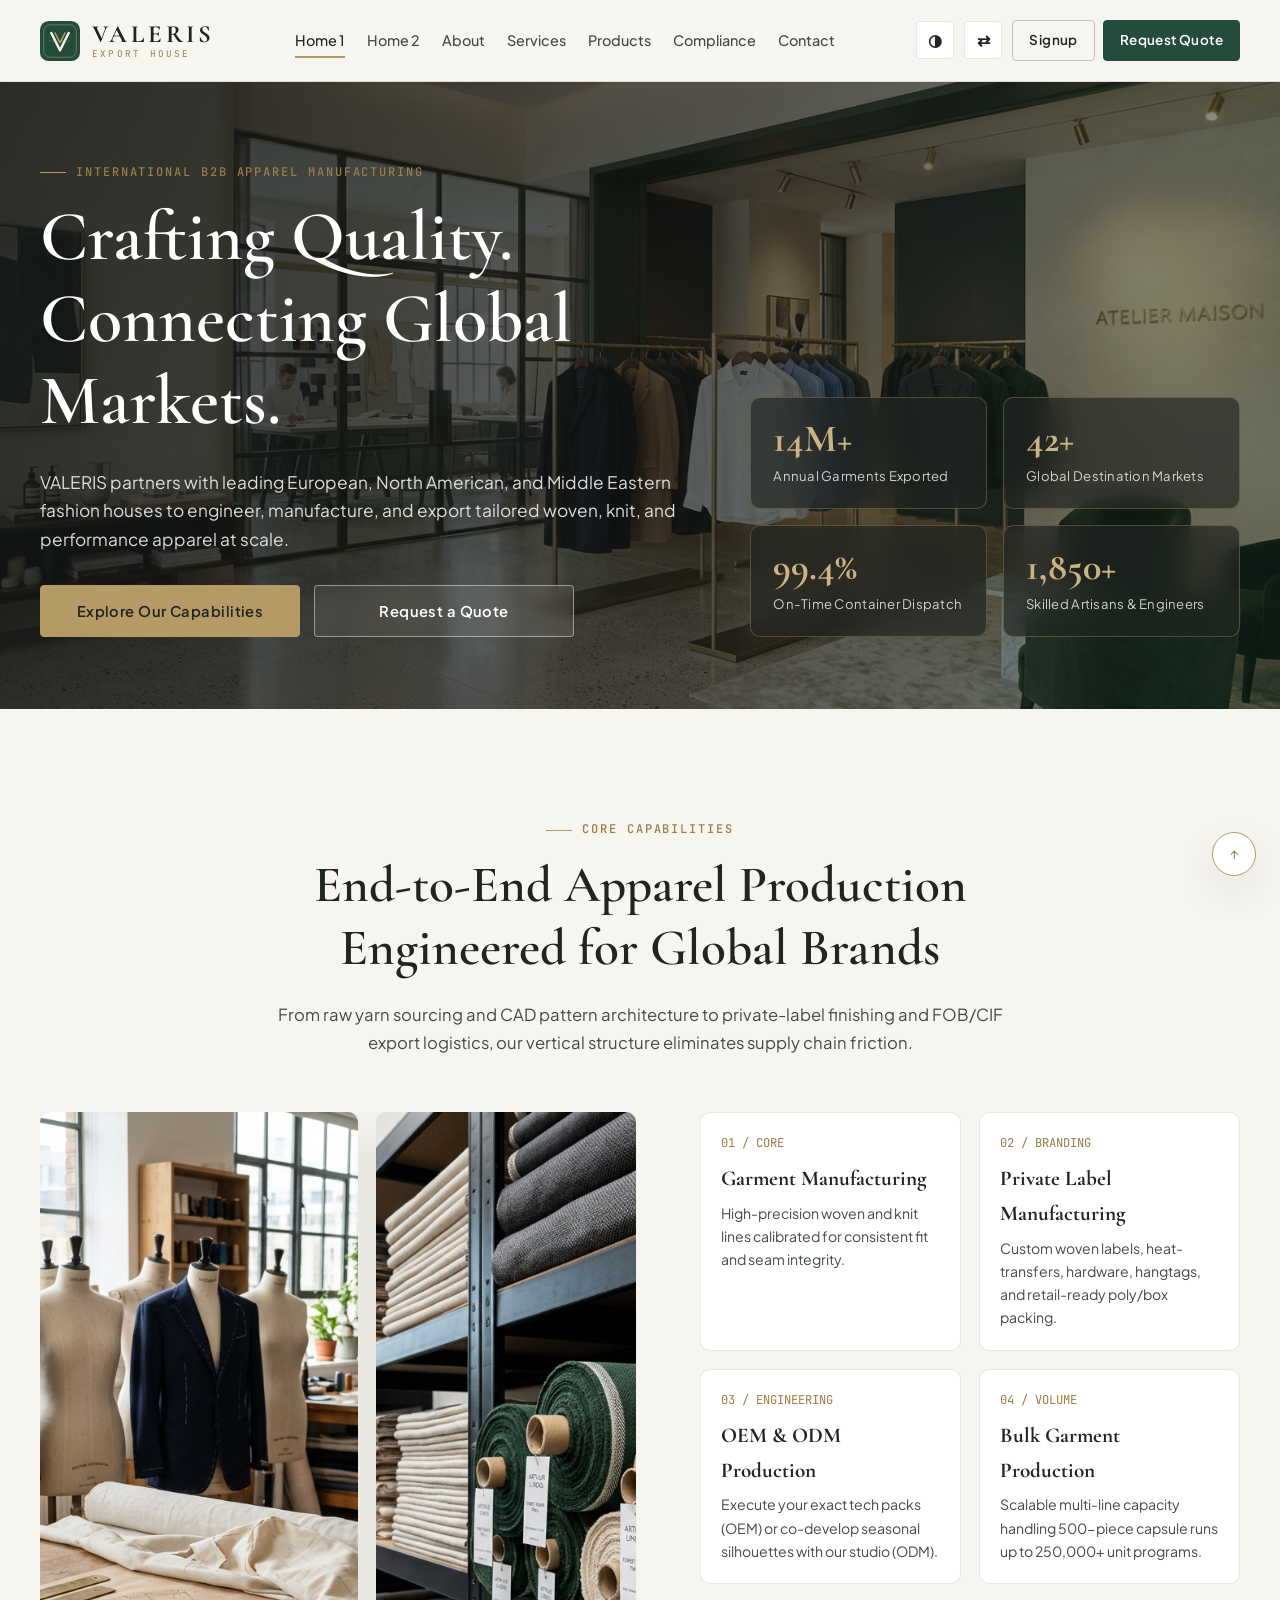
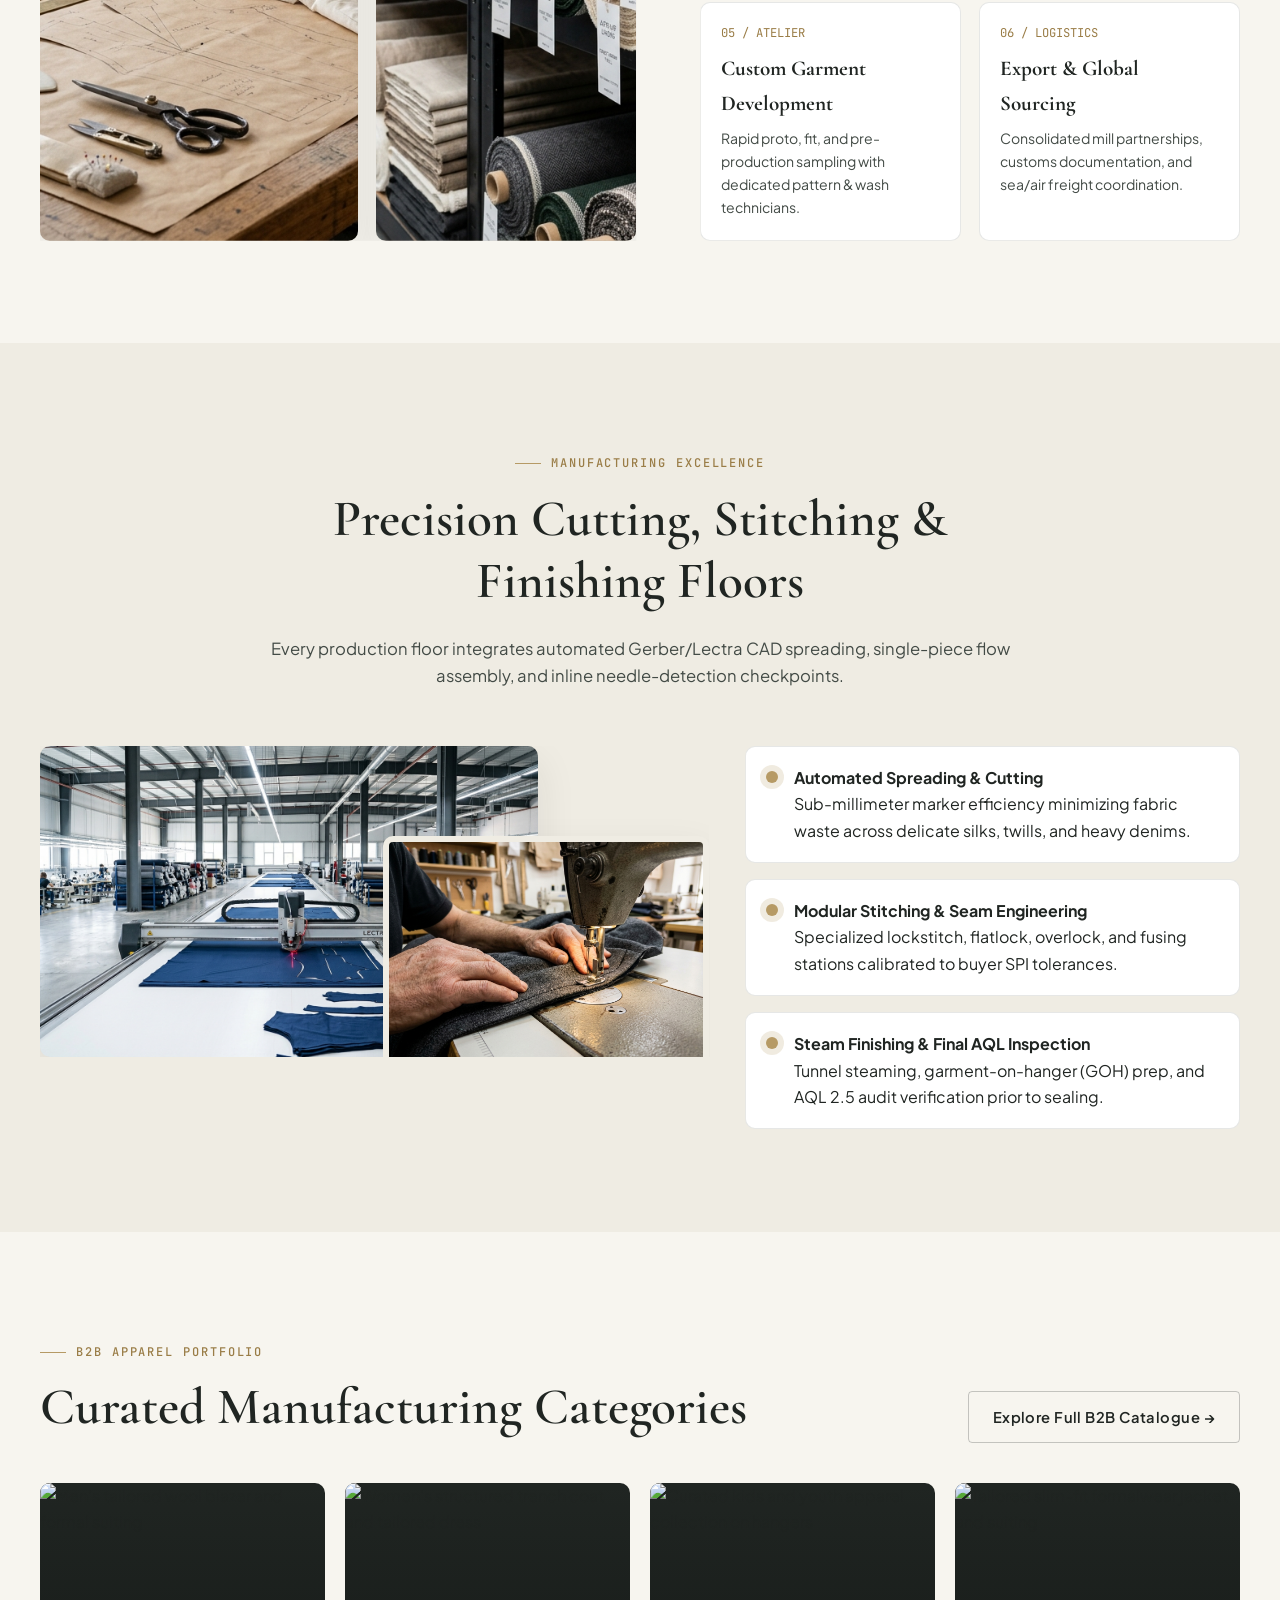
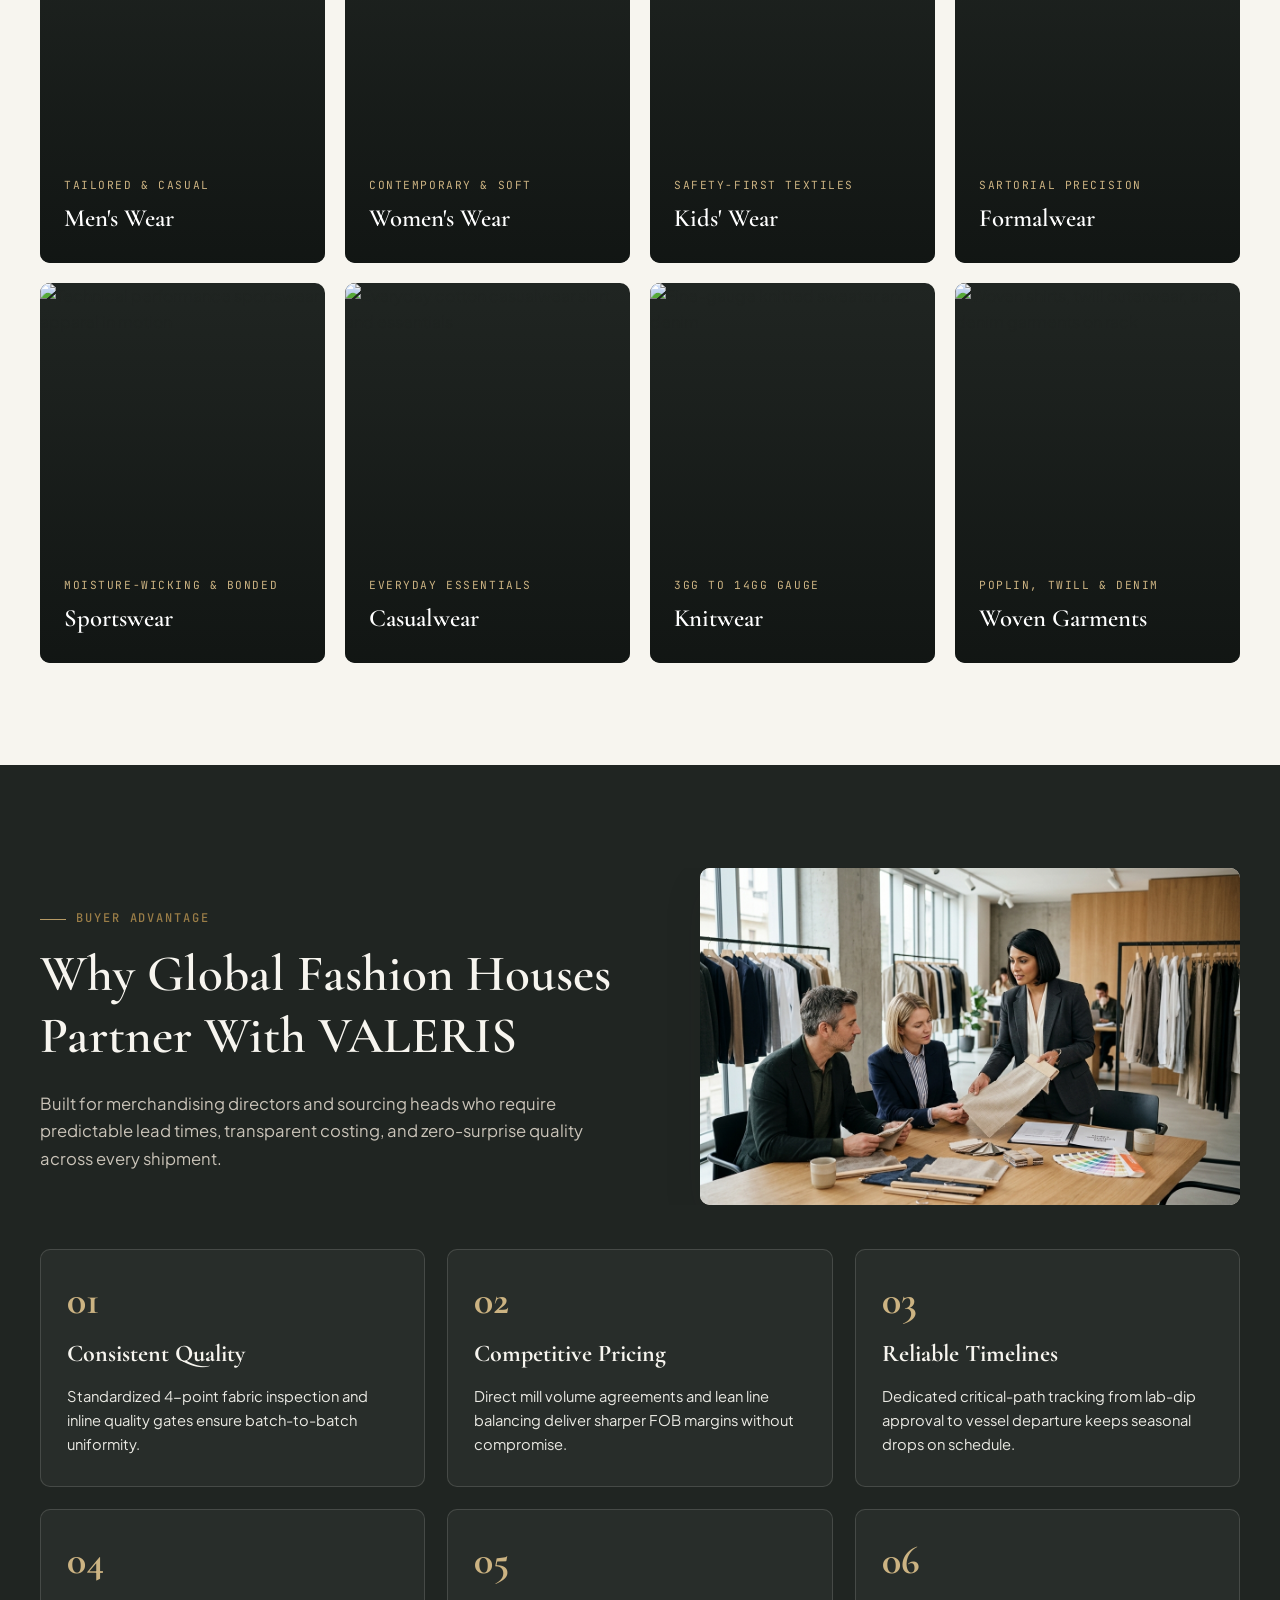
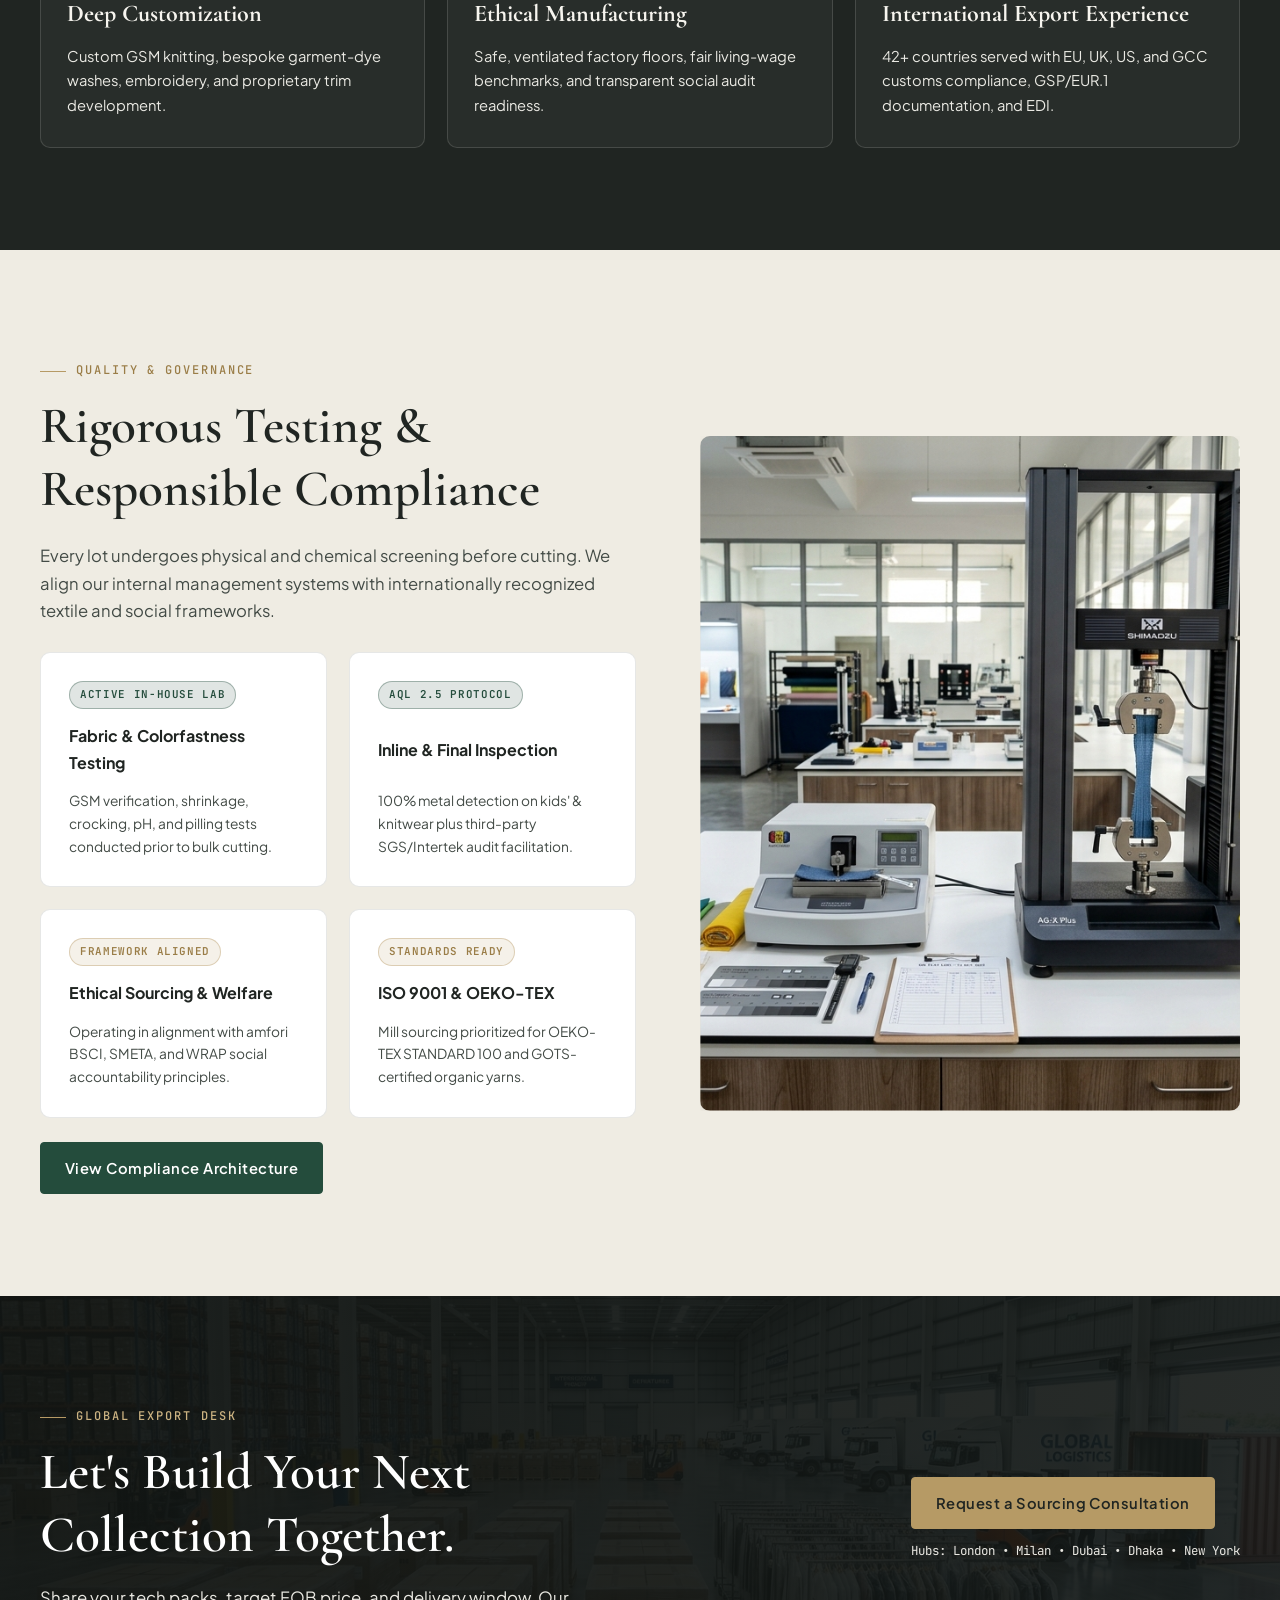
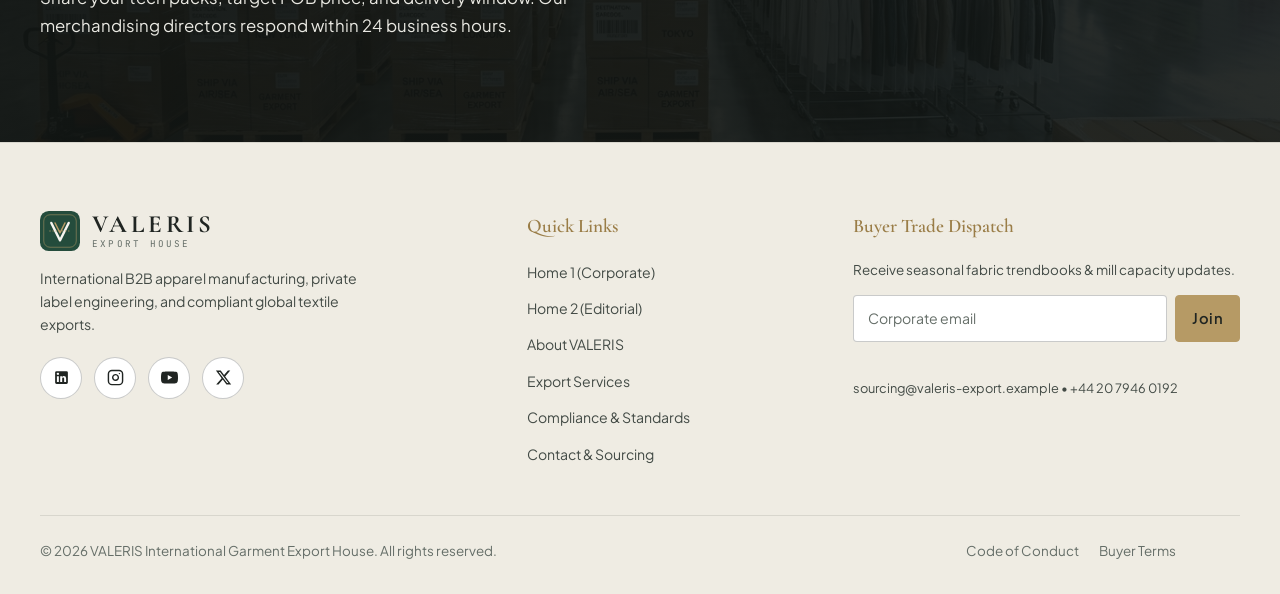
==== commit 9913c0f5: "corrections" ====
--- a/index.html
+++ b/index.html
@@ -417,13 +417,13 @@
           <div style="max-width:650px;">
             <span class="eyebrow">Global Export Desk</span>
             <h2 class="section-title" style="color:var(--white); margin-bottom:14px;">Let's Build Your Next Collection Together.</h2>
-            <p style="color:rgba(247,245,239,0.86); font-size:1.05rem;">
+            <p style="font-size:1.05rem;">
               Share your tech packs, target FOB price, and delivery window. Our merchandising directors respond within 24 business hours.
             </p>
           </div>
-          <div style="display:flex; flex-direction:column; gap:12px; align-items:flex-start;">
+          <div class="cta-banner-actions">
             <a href="contact.html#sourcing-enquiry-form" class="btn btn-gold">Request a Sourcing Consultation</a>
-            <span style="font-family:var(--font-mono); font-size:0.78rem; color:var(--gold-light);">
+            <span class="cta-banner-hubs">
               Hubs: London &bull; Milan &bull; Dubai &bull; Dhaka &bull; New York
             </span>
           </div>
--- a/assets/css/styles.css
+++ b/assets/css/styles.css
@@ -811,12 +811,15 @@
 }
 
 .media-collage-pair--level .img-frame {
+  width: 100%;
   height: 100%;
   min-height: 360px;
+  aspect-ratio: auto;
 }
 
 .img-frame {
   position: relative;
+  width: 100%;
   border-radius: var(--radius-md);
   overflow: hidden;
   background-color: var(--bg-muted);
@@ -848,17 +851,18 @@
 }
 
 .capability-item {
+  min-width: 0;
+  overflow-wrap: anywhere;
   padding: 20px;
   background-color: var(--bg-elevated);
   border: 1px solid var(--border-subtle);
   border-radius: var(--radius-md);
-  transition: transform var(--transition), border-color var(--transition), box-shadow var(--transition);
+  transition: border-color var(--transition), box-shadow var(--transition), background-color var(--transition);
 }
 
 .capability-item:hover {
-  transform: translateY(-4px);
   border-color: var(--gold);
-  box-shadow: var(--shadow-sm);
+  box-shadow: var(--shadow-md);
 }
 
 .capability-num {
@@ -1194,6 +1198,14 @@
   z-index: 0;
 }
 
+.cta-banner-bg::after {
+  content: '';
+  position: absolute;
+  inset: 0;
+  background: linear-gradient(105deg, rgba(16, 20, 18, 0.88) 0%, rgba(16, 20, 18, 0.74) 100%);
+  z-index: 1;
+}
+
 .cta-banner-bg img {
   width: 100%;
   height: 100%;
@@ -1209,6 +1221,24 @@
   align-items: center;
   justify-content: space-between;
   gap: 32px;
+}
+
+.cta-banner .eyebrow {
+  color: var(--gold-light);
+}
+
+.cta-banner-actions {
+  display: flex;
+  flex-direction: column;
+  gap: 12px;
+  align-items: flex-start;
+}
+
+.cta-banner-hubs {
+  font-family: var(--font-mono);
+  font-size: 0.78rem;
+  color: var(--ivory);
+  opacity: 0.94;
 }
 
 .cta-banner--centered .cta-banner-inner {
@@ -1389,6 +1419,7 @@
 
 .footer-bottom {
   padding-top: 24px;
+  padding-inline-end: 64px;
   display: flex;
   flex-wrap: wrap;
   align-items: center;
@@ -1403,8 +1434,12 @@
 }
 
 .back-to-top {
-  width: 42px;
-  height: 42px;
+  position: fixed;
+  bottom: 24px;
+  inset-inline-end: 24px;
+  z-index: 900;
+  width: 44px;
+  height: 44px;
   border-radius: 50%;
   border: 1px solid var(--gold);
   background-color: var(--bg-elevated);
@@ -1413,7 +1448,8 @@
   align-items: center;
   justify-content: center;
   cursor: pointer;
-  transition: background-color 0.25s ease, transform 0.25s ease, color 0.25s ease;
+  box-shadow: var(--shadow-md);
+  transition: background-color 0.25s ease, transform 0.25s ease, color 0.25s ease, box-shadow 0.25s ease;
 }
 
 .back-to-top:hover {
@@ -1482,7 +1518,7 @@
 }
 
 [data-theme="dark"] .back-to-top {
-  background-color: rgba(182, 154, 101, 0.14);
+  background-color: var(--bg-elevated);
   color: var(--gold-light);
 }
 
@@ -1885,6 +1921,22 @@
   box-shadow: var(--shadow-lg);
 }
 
+.auth-card a:not(.btn) {
+  transition: color 0.2s ease, text-decoration-color 0.2s ease;
+  text-decoration: underline;
+  text-decoration-color: transparent;
+  text-underline-offset: 3px;
+}
+
+.auth-card a:not(.btn):hover {
+  color: var(--forest) !important;
+  text-decoration-color: currentColor;
+}
+
+[data-theme="dark"] .auth-card a:not(.btn):hover {
+  color: var(--ivory) !important;
+}
+
 .password-wrap {
   position: relative;
 }
@@ -1892,15 +1944,23 @@
 .password-toggle-btn {
   position: absolute;
   top: 50%;
-  inset-inline-end: 12px;
+  inset-inline-end: 10px;
   transform: translateY(-50%);
   background: none;
   border: none;
+  padding: 4px;
+  border-radius: 50%;
   cursor: pointer;
   color: var(--text-muted);
   display: inline-flex;
   align-items: center;
   justify-content: center;
+  transition: color 0.2s ease, background-color 0.2s ease;
+}
+
+.password-toggle-btn:hover {
+  color: var(--text-gold);
+  background-color: var(--bg-muted);
 }
 
 .social-auth-row {
@@ -1920,11 +1980,14 @@
   align-items: center;
   justify-content: center;
   cursor: pointer;
-  transition: border-color 0.25s ease, transform 0.25s ease;
+  transition: border-color 0.25s ease, background-color 0.25s ease, color 0.25s ease, box-shadow 0.25s ease, transform 0.25s ease;
 }
 
 .social-icon-only-btn:hover {
   border-color: var(--gold);
+  background-color: var(--bg-secondary);
+  color: var(--text-gold);
+  box-shadow: var(--shadow-sm);
   transform: translateY(-2px);
 }
 
@@ -2005,7 +2068,7 @@
 .bg-dark-band p,
 .bg-forest-band p,
 .cta-banner p {
-  color: rgba(247, 245, 239, 0.88);
+  color: rgba(247, 245, 239, 0.94);
 }
 
 .editorial-tile-overlay {
@@ -2036,19 +2099,37 @@
   .page-hero-inner p {
     margin-inline: auto;
   }
+  .cta-banner-inner {
+    flex-direction: column;
+    justify-content: center;
+    text-align: center;
+    gap: 24px;
+  }
+  .cta-banner-inner .eyebrow {
+    justify-content: center;
+  }
+  .cta-banner-actions {
+    align-items: center;
+  }
   .hero-content-wrap,
   .asymmetric-grid,
   .layered-showcase,
   .timeline-interactive {
     grid-template-columns: 1fr;
   }
+  .asymmetric-grid > .img-frame {
+    max-width: 560px;
+    margin-inline: auto;
+    aspect-ratio: 4 / 3;
+  }
   .editorial-mosaic {
     grid-template-columns: repeat(2, 1fr);
   }
   .horizontal-story-track,
   .cert-grid,
-  .journey-rail {
-    grid-template-columns: repeat(2, 1fr);
+  .journey-rail,
+  .contact-info-4col {
+    grid-template-columns: repeat(2, 1fr) !important;
   }
   .footer-grid {
     grid-template-columns: repeat(2, 1fr);
@@ -2097,9 +2178,15 @@
   .media-collage-pair--level .img-frame {
     min-height: 0;
     height: auto;
+    aspect-ratio: 4 / 5;
   }
   .stack-main { grid-column: 1 / 13; }
-  .stack-inset { display: none; }
+  .stack-inset {
+    grid-column: 1 / 13;
+    grid-row: auto;
+    margin-bottom: 0;
+    border: none;
+  }
   .newsletter-form {
     flex-direction: column;
   }
